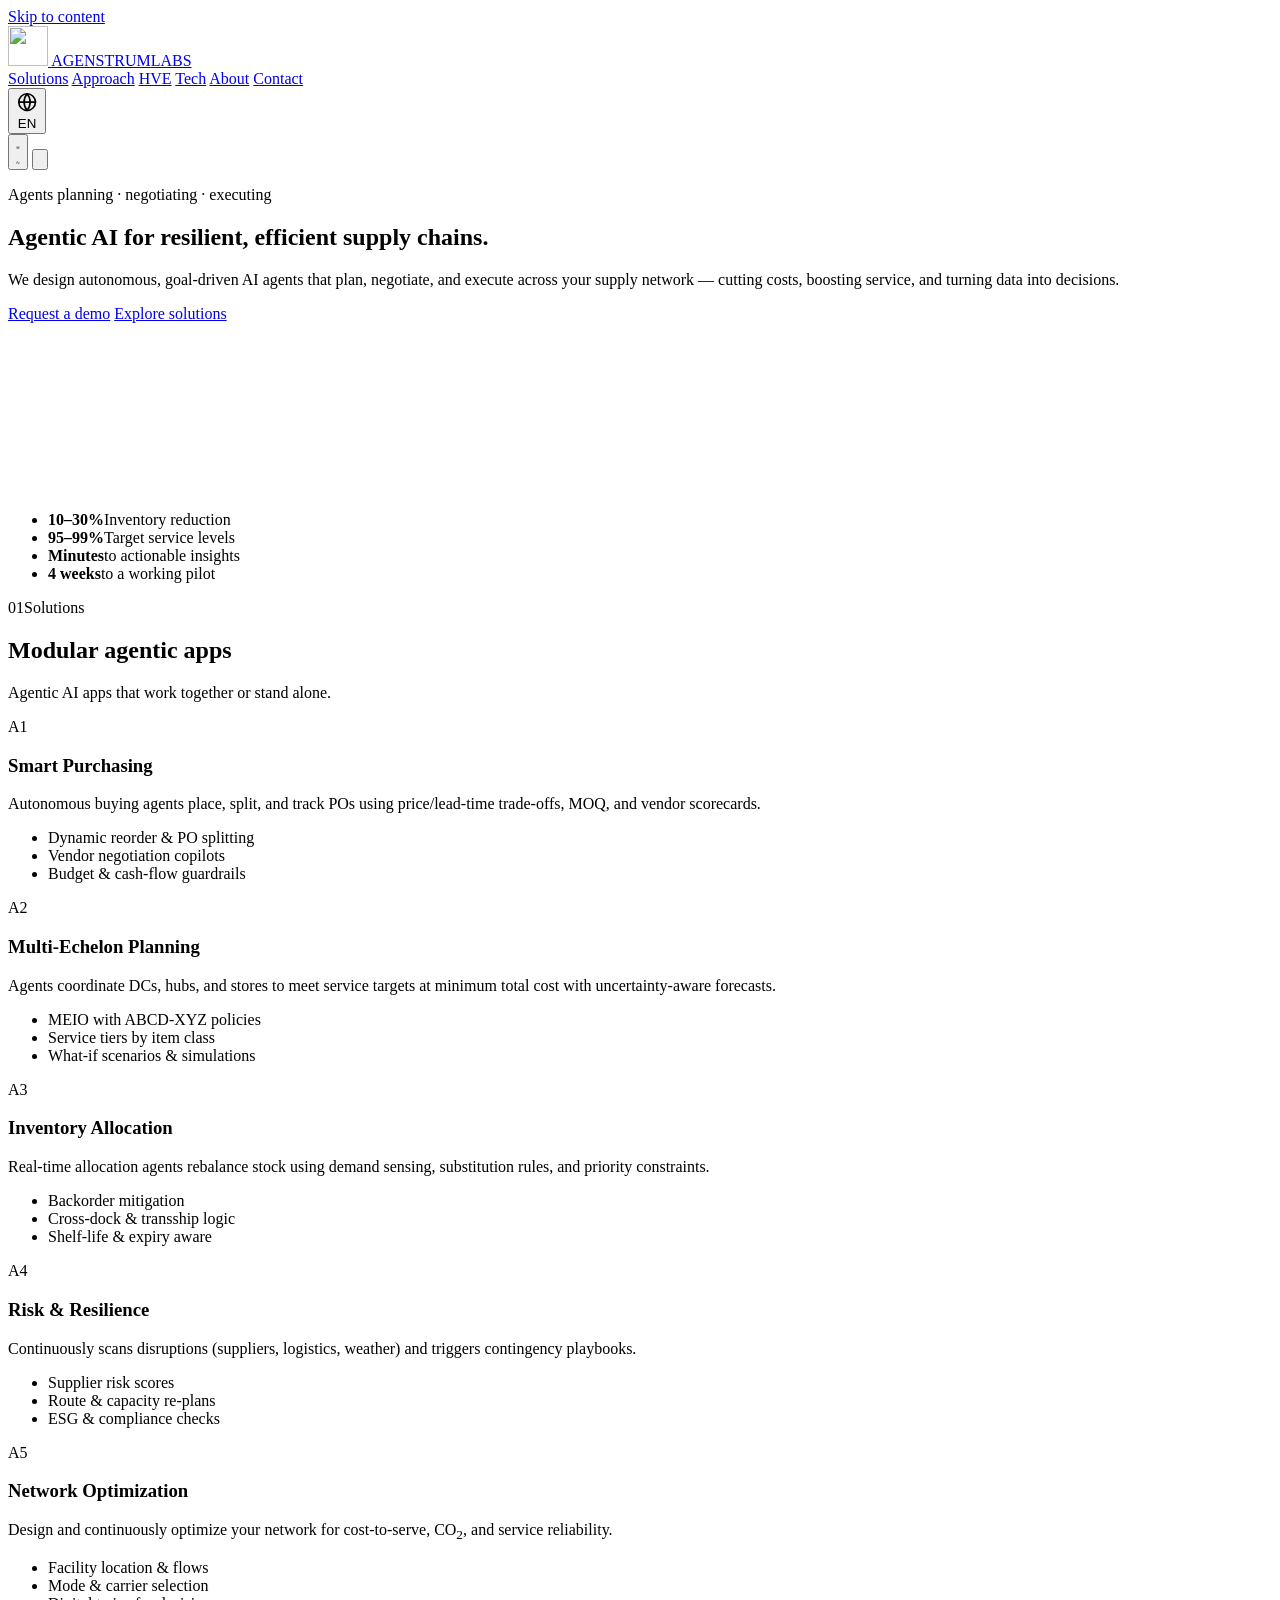
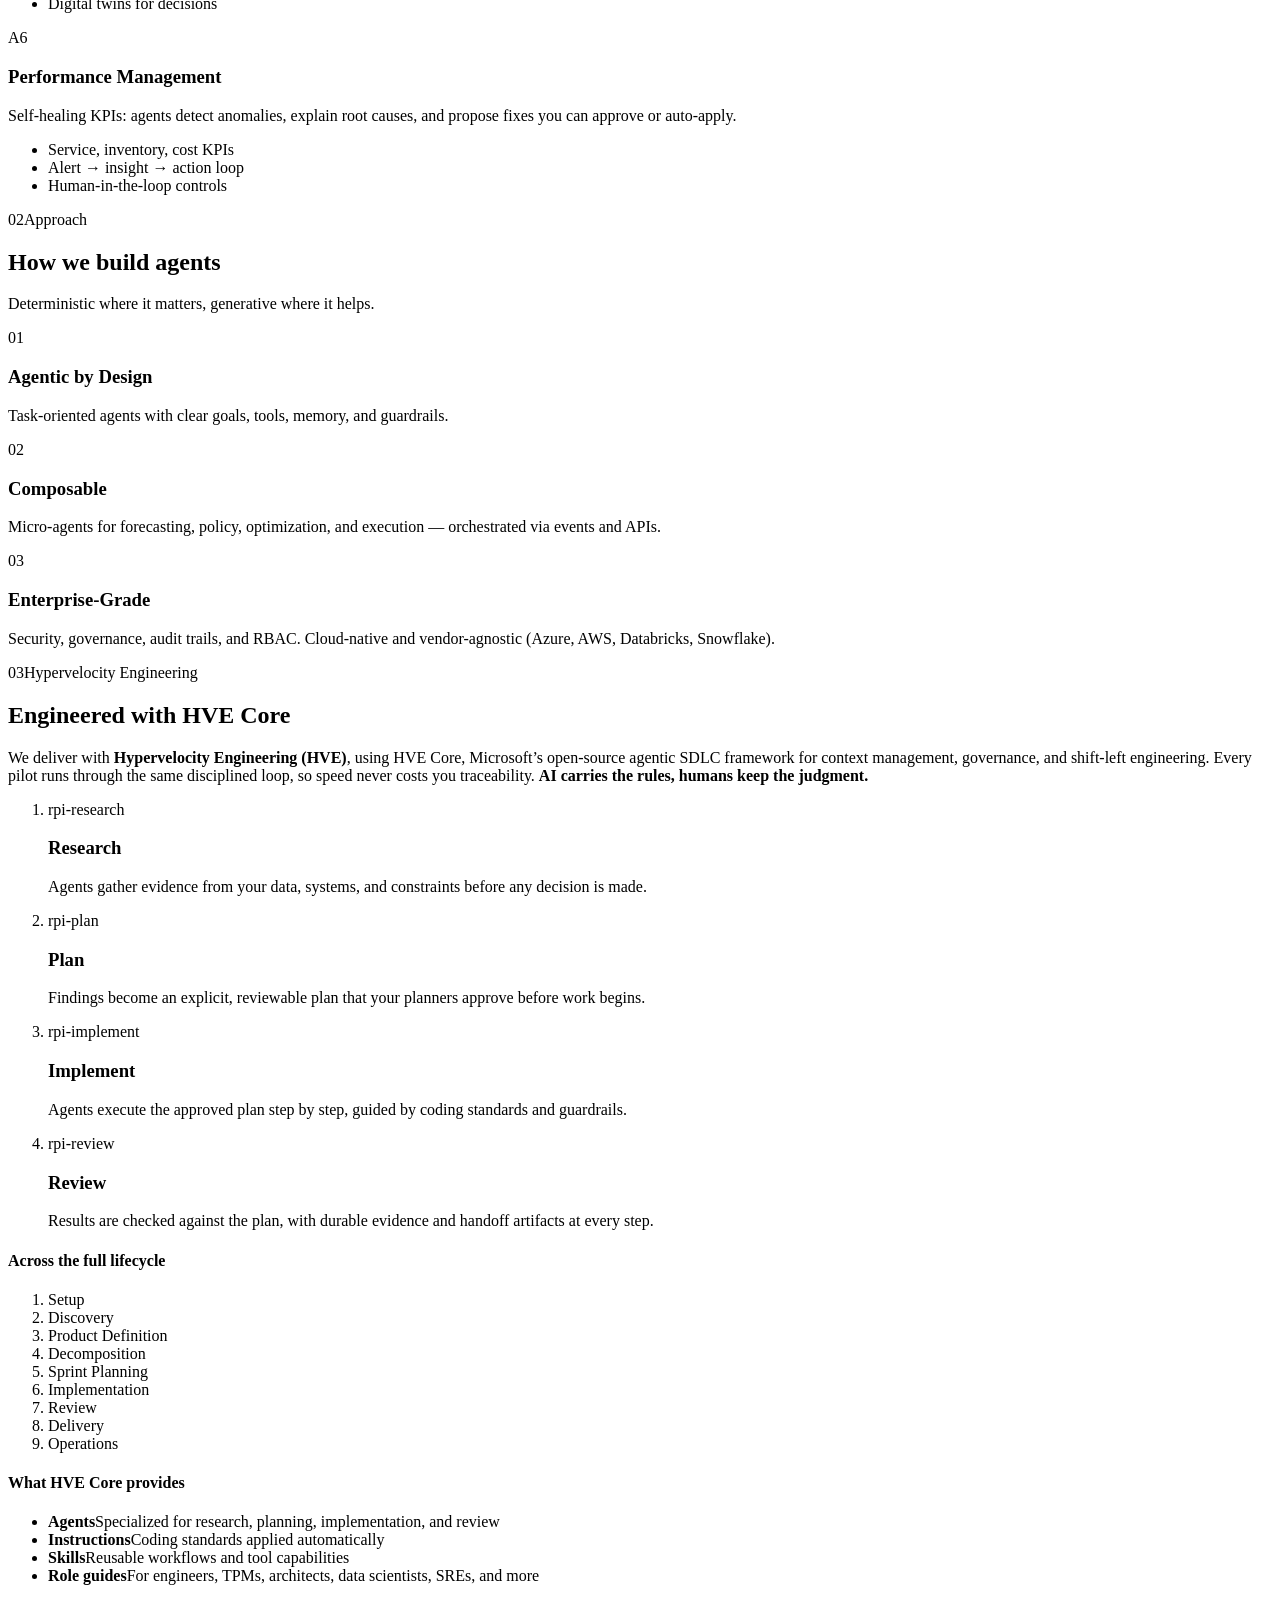
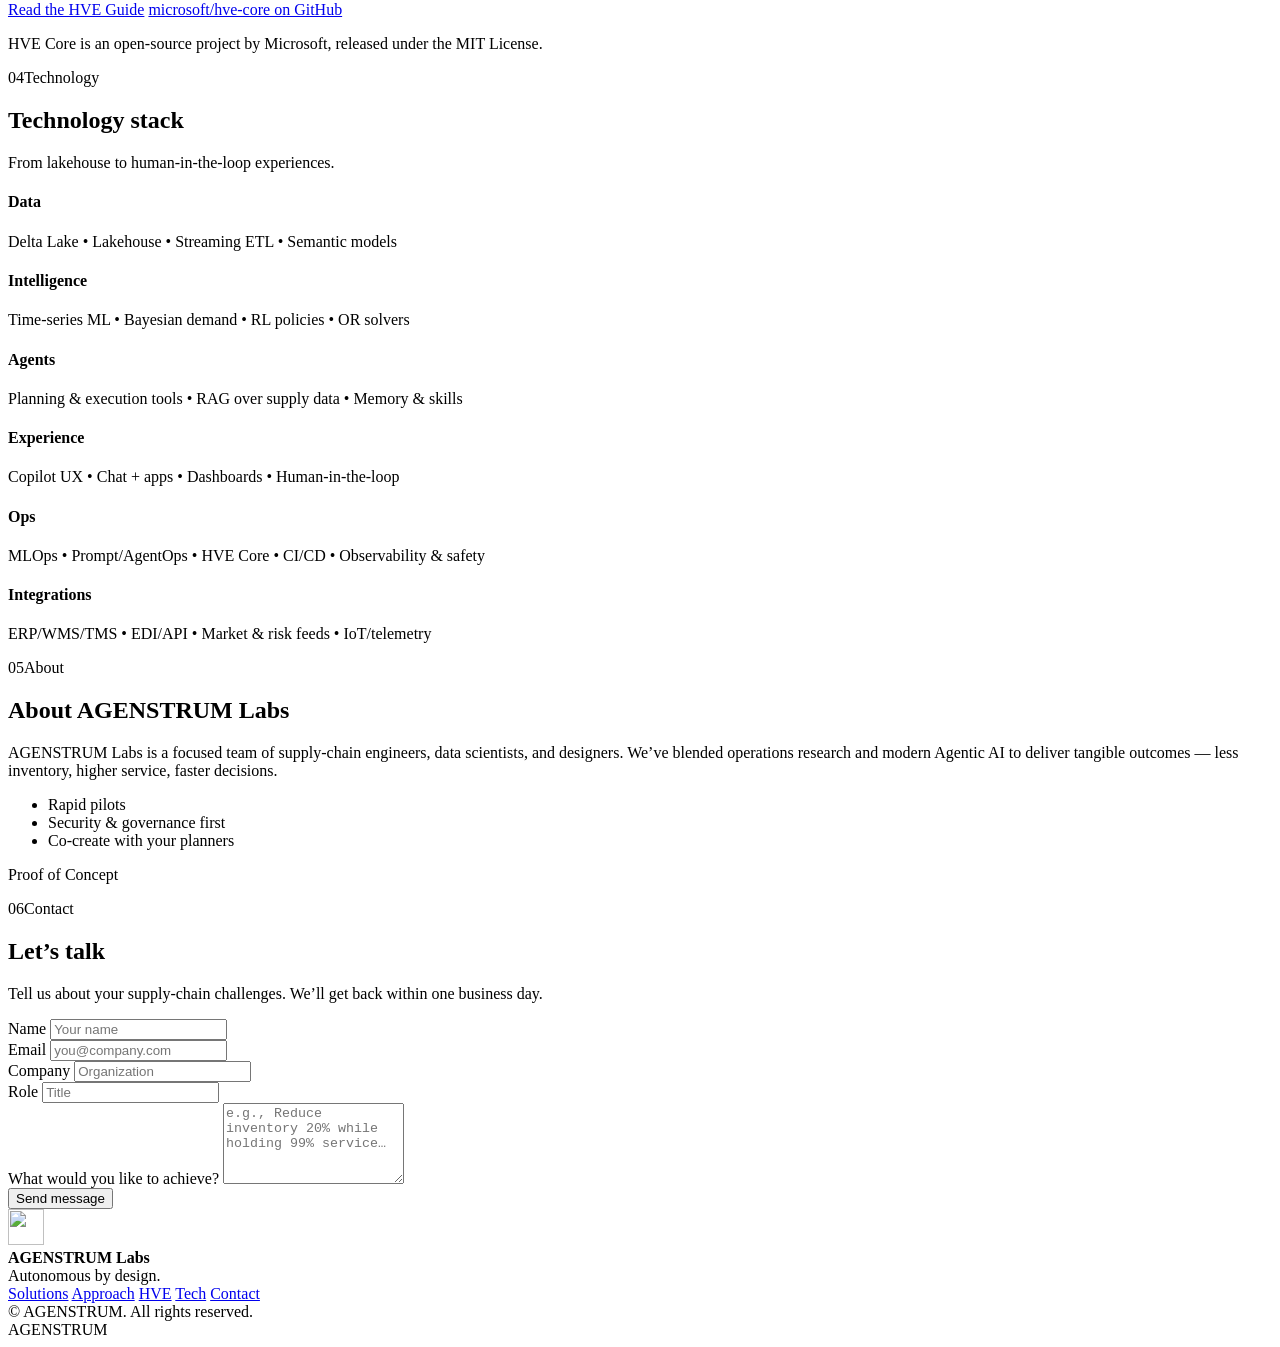
==== index.html @ ca09ba32 "Changes email and PoC" ====
<!doctype html>
<html lang="en">
  <head>
    <meta charset="utf-8" />
    <meta name="viewport" content="width=device-width, initial-scale=1" />
    <title data-i18n="meta.title">AGENSTRUM Labs — Agentic AI for Supply Chain</title>
    <meta name="description" data-i18n-content="meta.desc" content="AGENSTRUM Labs builds Agentic AI applications for supply chain: purchasing, multi-echelon planning, inventory allocation, risk management, network optimization, and performance management." />
    <meta name="theme-color" content="#01265A" />
    <meta property="og:title" content="AGENSTRUM Labs — Agentic AI for Supply Chain" />
    <meta property="og:description" content="Agentic AI for purchasing, demand planning, inventory, risk, and network optimization." />
    <meta property="og:type" content="website" />
    <meta property="og:url" content="https://www.agenstrum.com/" />
    <meta property="og:image" content="https://www.agenstrum.com/assets/logo.png" />
    <link rel="icon" type="image/png" href="assets/emblem.png" />
    <script>
      // Apply saved theme and language before first paint to avoid a flash
      try {
        var t = localStorage.getItem('theme'); if (t === 'light' || t === 'dark') document.documentElement.setAttribute('data-theme', t);
      } catch (e) {}
      // Hide copy until i18n.js swaps in a non-English language (it always clears this flag)
      (function () {
        var l = (location.search.match(/[?&]lang=([a-z]{2})/) || [])[1];
        if (!l) { try { l = localStorage.getItem('lang'); } catch (e) {} }
        if (!l) l = String((navigator.languages && navigator.languages[0]) || navigator.language || 'en').slice(0, 2).toLowerCase();
        if (l === 'es' || l === 'pt' || l === 'it') document.documentElement.setAttribute('data-i18n-pending', '');
        setTimeout(function () { document.documentElement.removeAttribute('data-i18n-pending'); }, 1500);
      })();
    </script>
    <link rel="preload" href="assets/fonts/AgenstrumLabsPilot-Regular.woff2" as="font" type="font/woff2" crossorigin />
    <link rel="preconnect" href="https://fonts.googleapis.com" />
    <link rel="preconnect" href="https://fonts.gstatic.com" crossorigin />
    <link href="https://fonts.googleapis.com/css2?family=IBM+Plex+Mono:wght@400;500&family=Saira:wght@400;500;600;700&display=swap" rel="stylesheet" />
    <link rel="stylesheet" href="css/styles.css" />
  </head>
  <body>
    <a class="skip-link" href="#main" data-i18n="ui.skip">Skip to content</a>

    <header class="site-header">
      <div class="container nav">
        <a class="brand" href="#main" aria-label="AGENSTRUM Labs">
          <img src="assets/emblem.png" alt="" class="logo" width="40" height="40" />
          <span class="wordmark">AGENSTRUM<span class="thin">LABS</span></span>
        </a>
        <div class="nav-actions">
          <nav class="menu" id="menu" aria-label="Main navigation">
            <a href="#solutions" data-i18n="nav.solutions">Solutions</a>
            <a href="#approach" data-i18n="nav.approach">Approach</a>
            <a href="#hve" data-i18n="nav.hve">HVE</a>
            <a href="#stack" data-i18n="nav.tech">Tech</a>
            <a href="#about" data-i18n="nav.about">About</a>
            <a href="#contact" class="btn btn-outline" data-i18n="nav.contact">Contact</a>
          </nav>
          <div class="lang">
            <button class="icon-btn lang-toggle" type="button" aria-haspopup="true" aria-expanded="false" aria-controls="lang-menu" data-i18n-aria="ui.lang" aria-label="Change language">
              <svg viewBox="0 0 24 24" fill="none" stroke="currentColor" stroke-width="1.8" stroke-linecap="round" aria-hidden="true"><circle cx="12" cy="12" r="9"/><path d="M3 12h18M12 3a14 14 0 0 1 0 18M12 3a14 14 0 0 0 0 18"/></svg>
              <span class="lang-code">EN</span>
            </button>
            <ul class="lang-menu" id="lang-menu" role="menu" hidden>
              <li role="none"><button type="button" role="menuitemradio" data-lang="en" lang="en"><span>EN</span>English</button></li>
              <li role="none"><button type="button" role="menuitemradio" data-lang="es" lang="es"><span>ES</span>Español</button></li>
              <li role="none"><button type="button" role="menuitemradio" data-lang="pt" lang="pt"><span>PT</span>Português</button></li>
              <li role="none"><button type="button" role="menuitemradio" data-lang="it" lang="it"><span>IT</span>Italiano</button></li>
            </ul>
          </div>
          <button class="icon-btn theme-toggle" type="button" data-i18n-aria="ui.theme" aria-label="Toggle color theme">
            <svg class="sun" viewBox="0 0 24 24" fill="none" stroke="currentColor" stroke-width="2" stroke-linecap="round" aria-hidden="true"><circle cx="12" cy="12" r="4"/><path d="M12 2v2M12 20v2M4.9 4.9l1.4 1.4M17.7 17.7l1.4 1.4M2 12h2M20 12h2M4.9 19.1l1.4-1.4M17.7 6.3l1.4-1.4"/></svg>
            <svg class="moon" viewBox="0 0 24 24" fill="none" stroke="currentColor" stroke-width="2" stroke-linecap="round" stroke-linejoin="round" aria-hidden="true"><path d="M21 12.8A9 9 0 1 1 11.2 3a7 7 0 0 0 9.8 9.8z"/></svg>
          </button>
          <button class="icon-btn menu-toggle" type="button" data-i18n-aria="ui.menu" aria-label="Open menu" aria-controls="menu" aria-expanded="false">
            <svg viewBox="0 0 24 24" fill="none" stroke="currentColor" stroke-width="2" stroke-linecap="round" aria-hidden="true"><path d="M4 7h16M4 12h16M4 17h16"/></svg>
          </button>
        </div>
      </div>
    </header>

    <main id="main">
      <!-- Hero -->
      <section class="hero">
        <div class="container hero-inner">
          <div class="hero-copy">
            <p class="status"><span class="pulse" aria-hidden="true"></span><span data-i18n="hero.status">Agents planning · negotiating · executing</span></p>
            <h1 data-i18n="hero.title">Agentic AI for resilient, efficient supply chains.</h1>
            <p class="lead" data-i18n="hero.lead">We design autonomous, goal-driven AI agents that plan, negotiate, and execute across your supply network — cutting costs, boosting service, and turning data into decisions.</p>
            <div class="cta">
              <a href="#contact" class="btn btn-primary" data-i18n="hero.cta1">Request a demo</a>
              <a href="#solutions" class="btn btn-ghost" data-i18n="hero.cta2">Explore solutions</a>
            </div>
          </div>
          <div class="hero-art" aria-hidden="true">
            <canvas class="neural"></canvas>
            <div class="orbit"><span class="orbit-dot"></span></div>
            <div class="orbital">
              <img src="assets/emblem.png" alt="" />
            </div>
          </div>
        </div>
        <div class="container">
          <ul class="metrics">
            <li><strong>10–30%</strong><span data-i18n="m1">Inventory reduction</span></li>
            <li><strong>95–99%</strong><span data-i18n="m2">Target service levels</span></li>
            <li><strong data-i18n="m3.v">Minutes</strong><span data-i18n="m3">to actionable insights</span></li>
            <li><strong data-i18n="m4.v">4 weeks</strong><span data-i18n="m4">to a working pilot</span></li>
          </ul>
        </div>
      </section>

      <!-- Solutions -->
      <section id="solutions" class="section alt">
        <div class="container">
          <header class="section-head">
            <p class="eyebrow"><span>01</span><span data-i18n="sol.eyebrow">Solutions</span></p>
            <h2 class="section-title" data-i18n="sol.title">Modular agentic apps</h2>
            <p class="section-subtitle" data-i18n="sol.sub">Agentic AI apps that work together or stand alone.</p>
          </header>
          <div class="grid cards">
            <article class="card">
              <span class="card-idx">A1</span>
              <h3 data-i18n="s1.t">Smart Purchasing</h3>
              <p data-i18n="s1.d">Autonomous buying agents place, split, and track POs using price/lead-time trade-offs, MOQ, and vendor scorecards.</p>
              <ul>
                <li data-i18n="s1.l1">Dynamic reorder &amp; PO splitting</li>
                <li data-i18n="s1.l2">Vendor negotiation copilots</li>
                <li data-i18n="s1.l3">Budget &amp; cash-flow guardrails</li>
              </ul>
            </article>
            <article class="card">
              <span class="card-idx">A2</span>
              <h3 data-i18n="s2.t">Multi-Echelon Planning</h3>
              <p data-i18n="s2.d">Agents coordinate DCs, hubs, and stores to meet service targets at minimum total cost with uncertainty-aware forecasts.</p>
              <ul>
                <li data-i18n="s2.l1">MEIO with ABCD-XYZ policies</li>
                <li data-i18n="s2.l2">Service tiers by item class</li>
                <li data-i18n="s2.l3">What-if scenarios &amp; simulations</li>
              </ul>
            </article>
            <article class="card">
              <span class="card-idx">A3</span>
              <h3 data-i18n="s3.t">Inventory Allocation</h3>
              <p data-i18n="s3.d">Real-time allocation agents rebalance stock using demand sensing, substitution rules, and priority constraints.</p>
              <ul>
                <li data-i18n="s3.l1">Backorder mitigation</li>
                <li data-i18n="s3.l2">Cross-dock &amp; transship logic</li>
                <li data-i18n="s3.l3">Shelf-life &amp; expiry aware</li>
              </ul>
            </article>
            <article class="card">
              <span class="card-idx">A4</span>
              <h3 data-i18n="s4.t">Risk &amp; Resilience</h3>
              <p data-i18n="s4.d">Continuously scans disruptions (suppliers, logistics, weather) and triggers contingency playbooks.</p>
              <ul>
                <li data-i18n="s4.l1">Supplier risk scores</li>
                <li data-i18n="s4.l2">Route &amp; capacity re-plans</li>
                <li data-i18n="s4.l3">ESG &amp; compliance checks</li>
              </ul>
            </article>
            <article class="card">
              <span class="card-idx">A5</span>
              <h3 data-i18n="s5.t">Network Optimization</h3>
              <p data-i18n="s5.d">Design and continuously optimize your network for cost-to-serve, CO<sub>2</sub>, and service reliability.</p>
              <ul>
                <li data-i18n="s5.l1">Facility location &amp; flows</li>
                <li data-i18n="s5.l2">Mode &amp; carrier selection</li>
                <li data-i18n="s5.l3">Digital twins for decisions</li>
              </ul>
            </article>
            <article class="card">
              <span class="card-idx">A6</span>
              <h3 data-i18n="s6.t">Performance Management</h3>
              <p data-i18n="s6.d">Self-healing KPIs: agents detect anomalies, explain root causes, and propose fixes you can approve or auto-apply.</p>
              <ul>
                <li data-i18n="s6.l1">Service, inventory, cost KPIs</li>
                <li data-i18n="s6.l2">Alert → insight → action loop</li>
                <li data-i18n="s6.l3">Human-in-the-loop controls</li>
              </ul>
            </article>
          </div>
        </div>
      </section>

      <!-- Approach -->
      <section id="approach" class="section">
        <div class="container">
          <header class="section-head">
            <p class="eyebrow"><span>02</span><span data-i18n="app.eyebrow">Approach</span></p>
            <h2 class="section-title" data-i18n="app.title">How we build agents</h2>
            <p class="section-subtitle" data-i18n="app.sub">Deterministic where it matters, generative where it helps.</p>
          </header>
          <div class="grid three">
            <div class="pillar">
              <span class="idx">01</span>
              <h3 data-i18n="p1.t">Agentic by Design</h3>
              <p data-i18n="p1.d">Task-oriented agents with clear goals, tools, memory, and guardrails.</p>
            </div>
            <div class="pillar">
              <span class="idx">02</span>
              <h3 data-i18n="p2.t">Composable</h3>
              <p data-i18n="p2.d">Micro-agents for forecasting, policy, optimization, and execution — orchestrated via events and APIs.</p>
            </div>
            <div class="pillar">
              <span class="idx">03</span>
              <h3 data-i18n="p3.t">Enterprise-Grade</h3>
              <p data-i18n="p3.d">Security, governance, audit trails, and RBAC. Cloud-native and vendor-agnostic (Azure, AWS, Databricks, Snowflake).</p>
            </div>
          </div>
        </div>
      </section>

      <!-- Hypervelocity Engineering -->
      <section id="hve" class="section band">
        <div class="container">
          <header class="section-head">
            <p class="eyebrow"><span>03</span><span>Hypervelocity Engineering</span></p>
            <h2 class="section-title" data-i18n="hve.title">Engineered with HVE Core</h2>
            <p class="section-subtitle" data-i18n="hve.sub">
              We deliver with <strong>Hypervelocity Engineering (HVE)</strong>, using HVE Core, Microsoft’s open-source agentic SDLC framework for context management, governance, and shift-left engineering.
              Every pilot runs through the same disciplined loop, so speed never costs you traceability. <strong>AI carries the rules, humans keep the judgment.</strong>
            </p>
          </header>

          <ol class="rpi">
            <li class="step">
              <span class="tag">rpi-research</span>
              <h3 data-i18n="r1.t">Research</h3>
              <p data-i18n="r1.d">Agents gather evidence from your data, systems, and constraints before any decision is made.</p>
            </li>
            <li class="step">
              <span class="tag">rpi-plan</span>
              <h3 data-i18n="r2.t">Plan</h3>
              <p data-i18n="r2.d">Findings become an explicit, reviewable plan that your planners approve before work begins.</p>
            </li>
            <li class="step">
              <span class="tag">rpi-implement</span>
              <h3 data-i18n="r3.t">Implement</h3>
              <p data-i18n="r3.d">Agents execute the approved plan step by step, guided by coding standards and guardrails.</p>
            </li>
            <li class="step">
              <span class="tag">rpi-review</span>
              <h3 data-i18n="r4.t">Review</h3>
              <p data-i18n="r4.d">Results are checked against the plan, with durable evidence and handoff artifacts at every step.</p>
            </li>
          </ol>

          <div class="hve-meta">
            <div>
              <h4 data-i18n="hve.lifecycle">Across the full lifecycle</h4>
              <ol class="chips">
                <li data-i18n="st1">Setup</li>
                <li data-i18n="st2">Discovery</li>
                <li data-i18n="st3">Product Definition</li>
                <li data-i18n="st4">Decomposition</li>
                <li data-i18n="st5">Sprint Planning</li>
                <li data-i18n="st6">Implementation</li>
                <li data-i18n="st7">Review</li>
                <li data-i18n="st8">Delivery</li>
                <li data-i18n="st9">Operations</li>
              </ol>
            </div>
            <div>
              <h4 data-i18n="hve.provides">What HVE Core provides</h4>
              <ul class="ships">
                <li><b data-i18n="sh1.t">Agents</b><span data-i18n="sh1.d">Specialized for research, planning, implementation, and review</span></li>
                <li><b data-i18n="sh2.t">Instructions</b><span data-i18n="sh2.d">Coding standards applied automatically</span></li>
                <li><b data-i18n="sh3.t">Skills</b><span data-i18n="sh3.d">Reusable workflows and tool capabilities</span></li>
                <li><b data-i18n="sh4.t">Role guides</b><span data-i18n="sh4.d">For engineers, TPMs, architects, data scientists, SREs, and more</span></li>
              </ul>
            </div>
          </div>

          <div class="hve-links">
            <a class="btn btn-primary" href="https://microsoft.github.io/hve-core/docs/hve-guide/" target="_blank" rel="noopener" data-i18n="hve.cta1">Read the HVE Guide</a>
            <a class="btn btn-ghost" href="https://github.com/microsoft/hve-core" target="_blank" rel="noopener" data-i18n="hve.cta2">microsoft/hve-core on GitHub</a>
          </div>
          <p class="note" data-i18n="hve.note">HVE Core is an open-source project by Microsoft, released under the MIT License.</p>
        </div>
      </section>

      <!-- Tech Stack -->
      <section id="stack" class="section">
        <div class="container">
          <header class="section-head">
            <p class="eyebrow"><span>04</span><span data-i18n="tech.eyebrow">Technology</span></p>
            <h2 class="section-title" data-i18n="tech.title">Technology stack</h2>
            <p class="section-subtitle" data-i18n="tech.sub">From lakehouse to human-in-the-loop experiences.</p>
          </header>
          <div class="grid tech">
            <div class="tech-card">
              <h4 data-i18n="t1.h">Data</h4>
              <p data-i18n="t1.p">Delta Lake • Lakehouse • Streaming ETL • Semantic models</p>
            </div>
            <div class="tech-card">
              <h4 data-i18n="t2.h">Intelligence</h4>
              <p data-i18n="t2.p">Time-series ML • Bayesian demand • RL policies • OR solvers</p>
            </div>
            <div class="tech-card">
              <h4 data-i18n="t3.h">Agents</h4>
              <p data-i18n="t3.p">Planning &amp; execution tools • RAG over supply data • Memory &amp; skills</p>
            </div>
            <div class="tech-card">
              <h4 data-i18n="t4.h">Experience</h4>
              <p data-i18n="t4.p">Copilot UX • Chat + apps • Dashboards • Human-in-the-loop</p>
            </div>
            <div class="tech-card">
              <h4 data-i18n="t5.h">Ops</h4>
              <p data-i18n="t5.p">MLOps • Prompt/AgentOps • HVE Core • CI/CD • Observability &amp; safety</p>
            </div>
            <div class="tech-card">
              <h4 data-i18n="t6.h">Integrations</h4>
              <p data-i18n="t6.p">ERP/WMS/TMS • EDI/API • Market &amp; risk feeds • IoT/telemetry</p>
            </div>
          </div>
        </div>
      </section>

      <!-- About -->
      <section id="about" class="section alt">
        <div class="container about">
          <div class="about-copy">
            <p class="eyebrow"><span>05</span><span data-i18n="about.eyebrow">About</span></p>
            <h2 class="section-title" data-i18n="about.title">About AGENSTRUM Labs</h2>
            <p data-i18n="about.body">AGENSTRUM Labs is a focused team of supply-chain engineers, data scientists, and designers. We’ve blended operations research and modern Agentic AI to deliver tangible outcomes — less inventory, higher service, faster decisions.</p>
            <ul class="ticks">
              <li data-i18n="tick1">Rapid pilots</li>
              <li data-i18n="tick2">Security &amp; governance first</li>
              <li data-i18n="tick3">Co-create with your planners</li>
            </ul>
          </div>
          <div class="about-art">
            <div class="badge"><span data-i18n="about.badge">Proof of Concept</span></div>
          </div>
        </div>
      </section>

      <!-- Contact -->
      <section id="contact" class="section">
        <div class="container contact">
          <div class="contact-intro">
            <p class="eyebrow"><span>06</span><span data-i18n="contact.eyebrow">Contact</span></p>
            <h2 class="section-title" data-i18n="contact.title">Let’s talk</h2>
            <p class="section-subtitle" data-i18n="contact.sub">Tell us about your supply‑chain challenges. We’ll get back within one business day.</p>
            <p class="form-status" id="form-status" hidden data-i18n="contact.sent">Thanks, your message was sent. We’ll be in touch shortly.</p>
          </div>
          <form class="form" id="contact-form" action="https://formsubmit.co/amz@agenstrum.com" method="POST">
            <input type="hidden" name="_subject"  value="AGENSTRUM Labs — New website inquiry" />
            <input type="hidden" name="_template" value="table" />
            <input type="hidden" name="_captcha"  value="false" />
            <input type="hidden" name="_next"     value="https://www.agenstrum.com/?sent#contact" />
            <input type="hidden" name="language" id="form-lang" value="en" />
            <input type="text" name="_honey" style="display:none" tabindex="-1" autocomplete="off" />
            <div class="grid two">
              <div class="field">
                <label for="name" data-i18n="f.name">Name</label>
                <input id="name" name="name" data-i18n-ph="f.name.ph" placeholder="Your name" autocomplete="name" required />
              </div>
              <div class="field">
                <label for="email" data-i18n="f.email">Email</label>
                <input id="email" name="email" type="email" data-i18n-ph="f.email.ph" placeholder="you@company.com" autocomplete="email" required />
              </div>
            </div>
            <div class="grid two">
              <div class="field">
                <label for="company" data-i18n="f.company">Company</label>
                <input id="company" name="company" data-i18n-ph="f.company.ph" placeholder="Organization" autocomplete="organization" />
              </div>
              <div class="field">
                <label for="role" data-i18n="f.role">Role</label>
                <input id="role" name="role" data-i18n-ph="f.role.ph" placeholder="Title" autocomplete="organization-title" />
              </div>
            </div>
            <div class="field">
              <label for="message" data-i18n="f.msg">What would you like to achieve?</label>
              <textarea id="message" name="message" rows="5" data-i18n-ph="f.msg.ph" placeholder="e.g., Reduce inventory 20% while holding 99% service…"></textarea>
            </div>
            <button class="btn btn-primary" type="submit" data-i18n="f.send">Send message</button>
          </form>
        </div>
      </section>
    </main>

    <footer class="site-footer">
      <div class="container footer">
        <div class="foot-brand">
          <img src="assets/emblem.png" alt="" width="36" height="36" />
          <div>
            <strong>AGENSTRUM Labs</strong><br />
            <span data-i18n="foot.tag">Autonomous by design.</span>
          </div>
        </div>
        <div class="foot-links">
          <a href="#solutions" data-i18n="nav.solutions">Solutions</a>
          <a href="#approach" data-i18n="nav.approach">Approach</a>
          <a href="#hve" data-i18n="nav.hve">HVE</a>
          <a href="#stack" data-i18n="nav.tech">Tech</a>
          <a href="#contact" data-i18n="nav.contact">Contact</a>
        </div>
        <div class="foot-copy">
          © <span id="year"></span> AGENSTRUM. <span data-i18n="foot.rights">All rights reserved.</span>
        </div>
      </div>
      <div class="foot-mark" aria-hidden="true">AGENSTRUM</div>
    </footer>

    <script src="js/i18n.js"></script>
    <script src="js/network.js"></script>
    <script src="js/main.js"></script>
  </body>
</html>
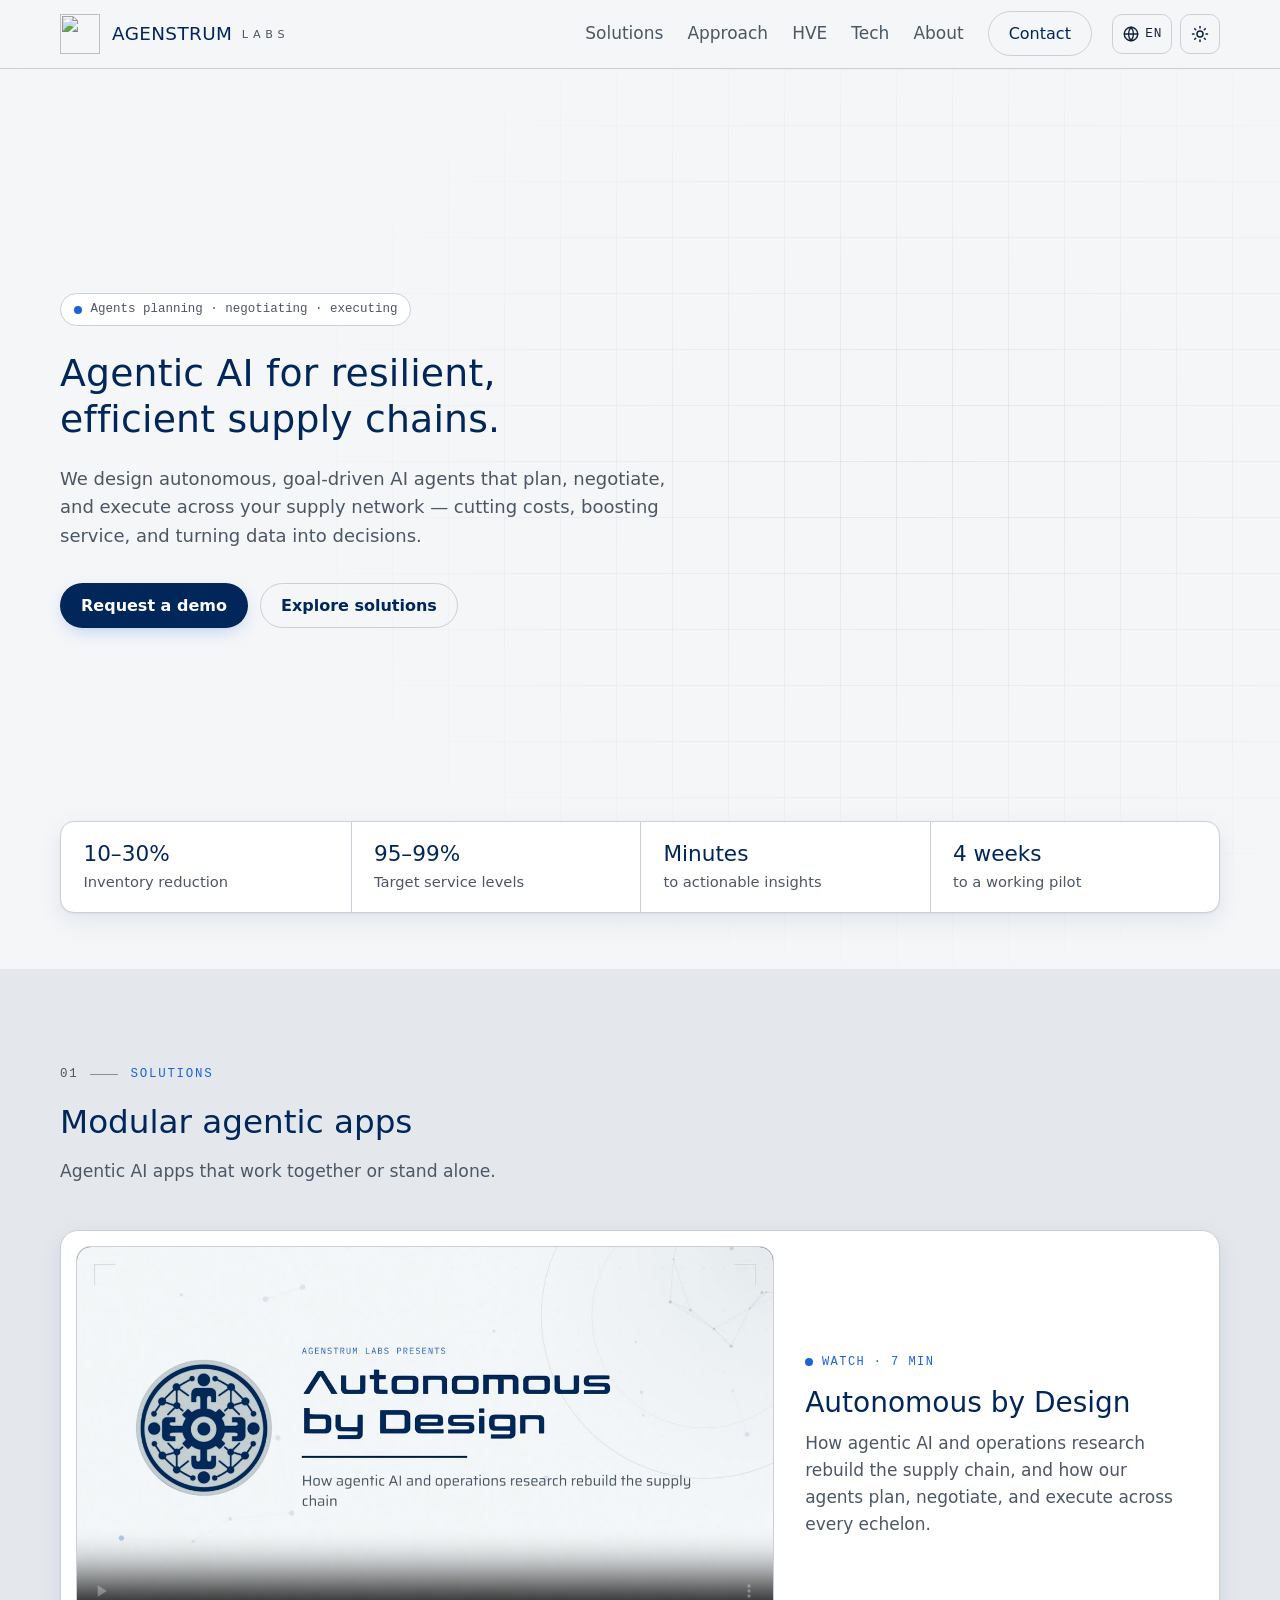
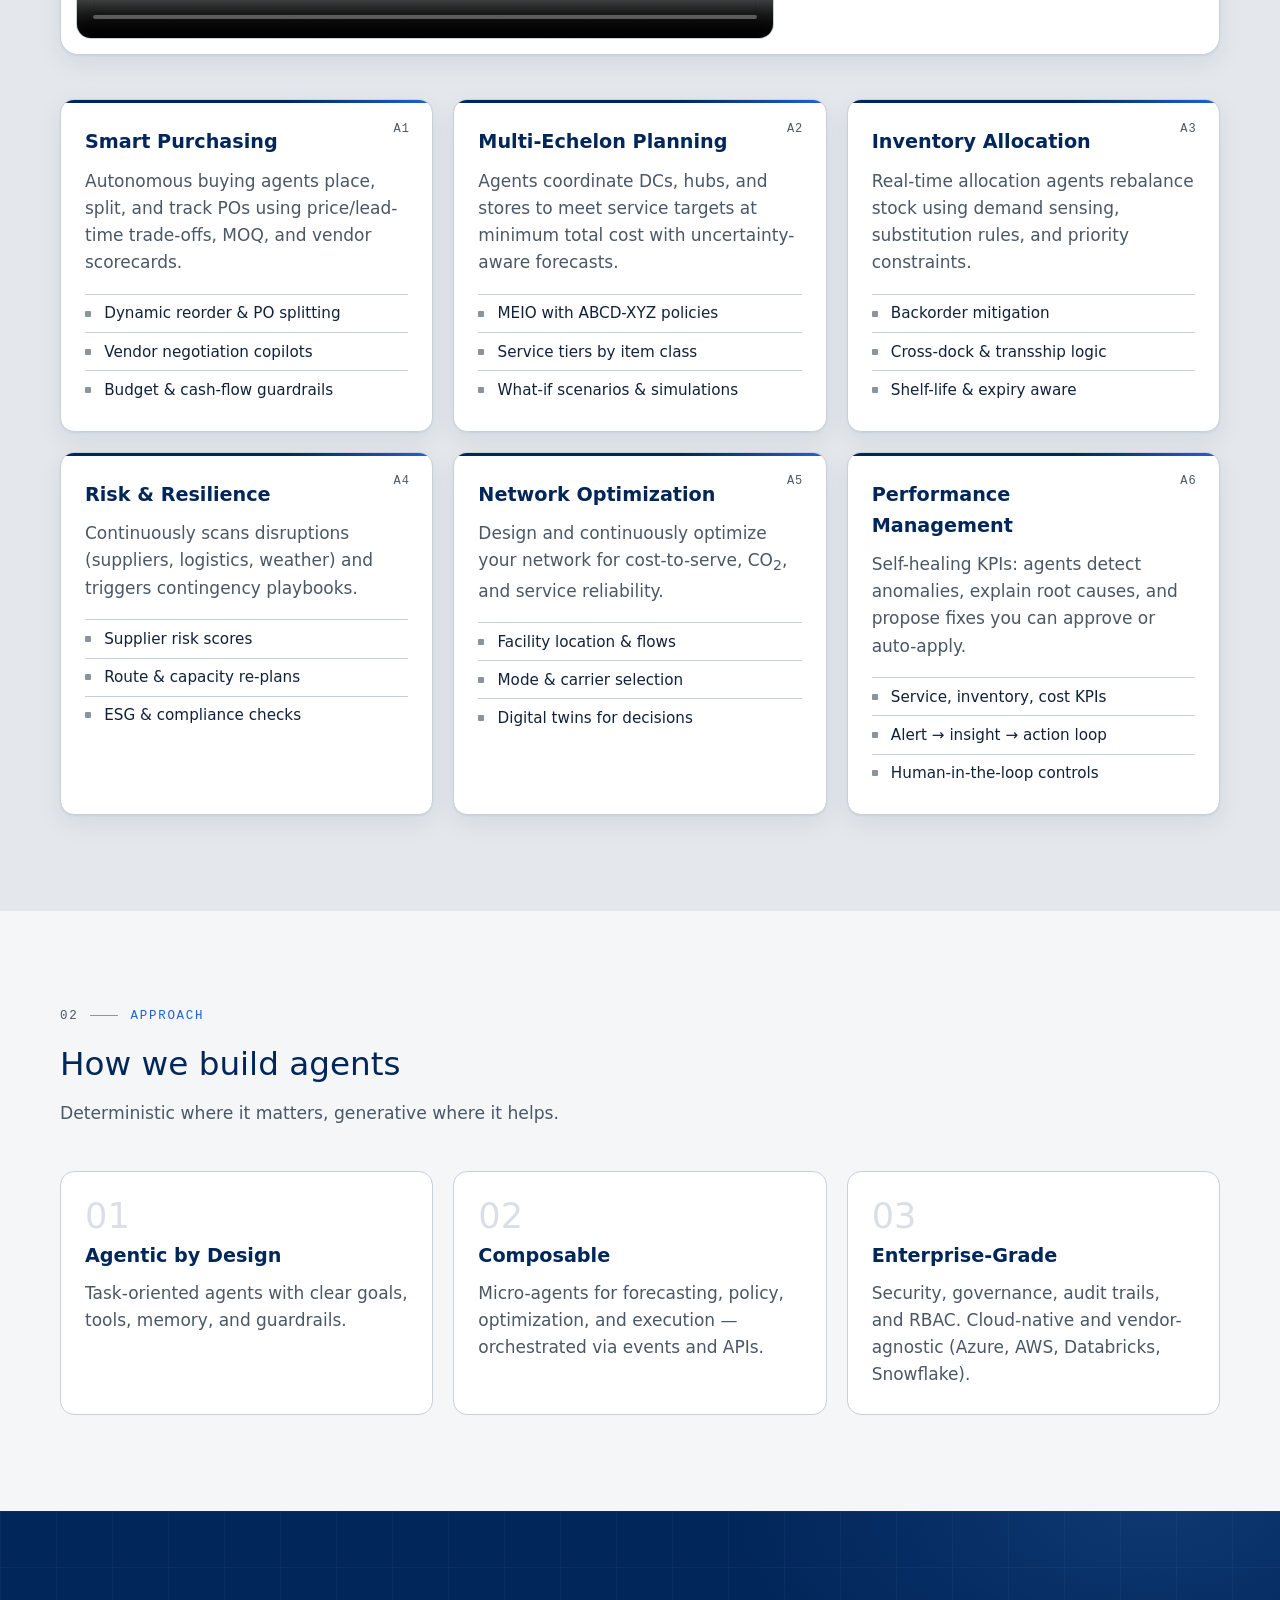
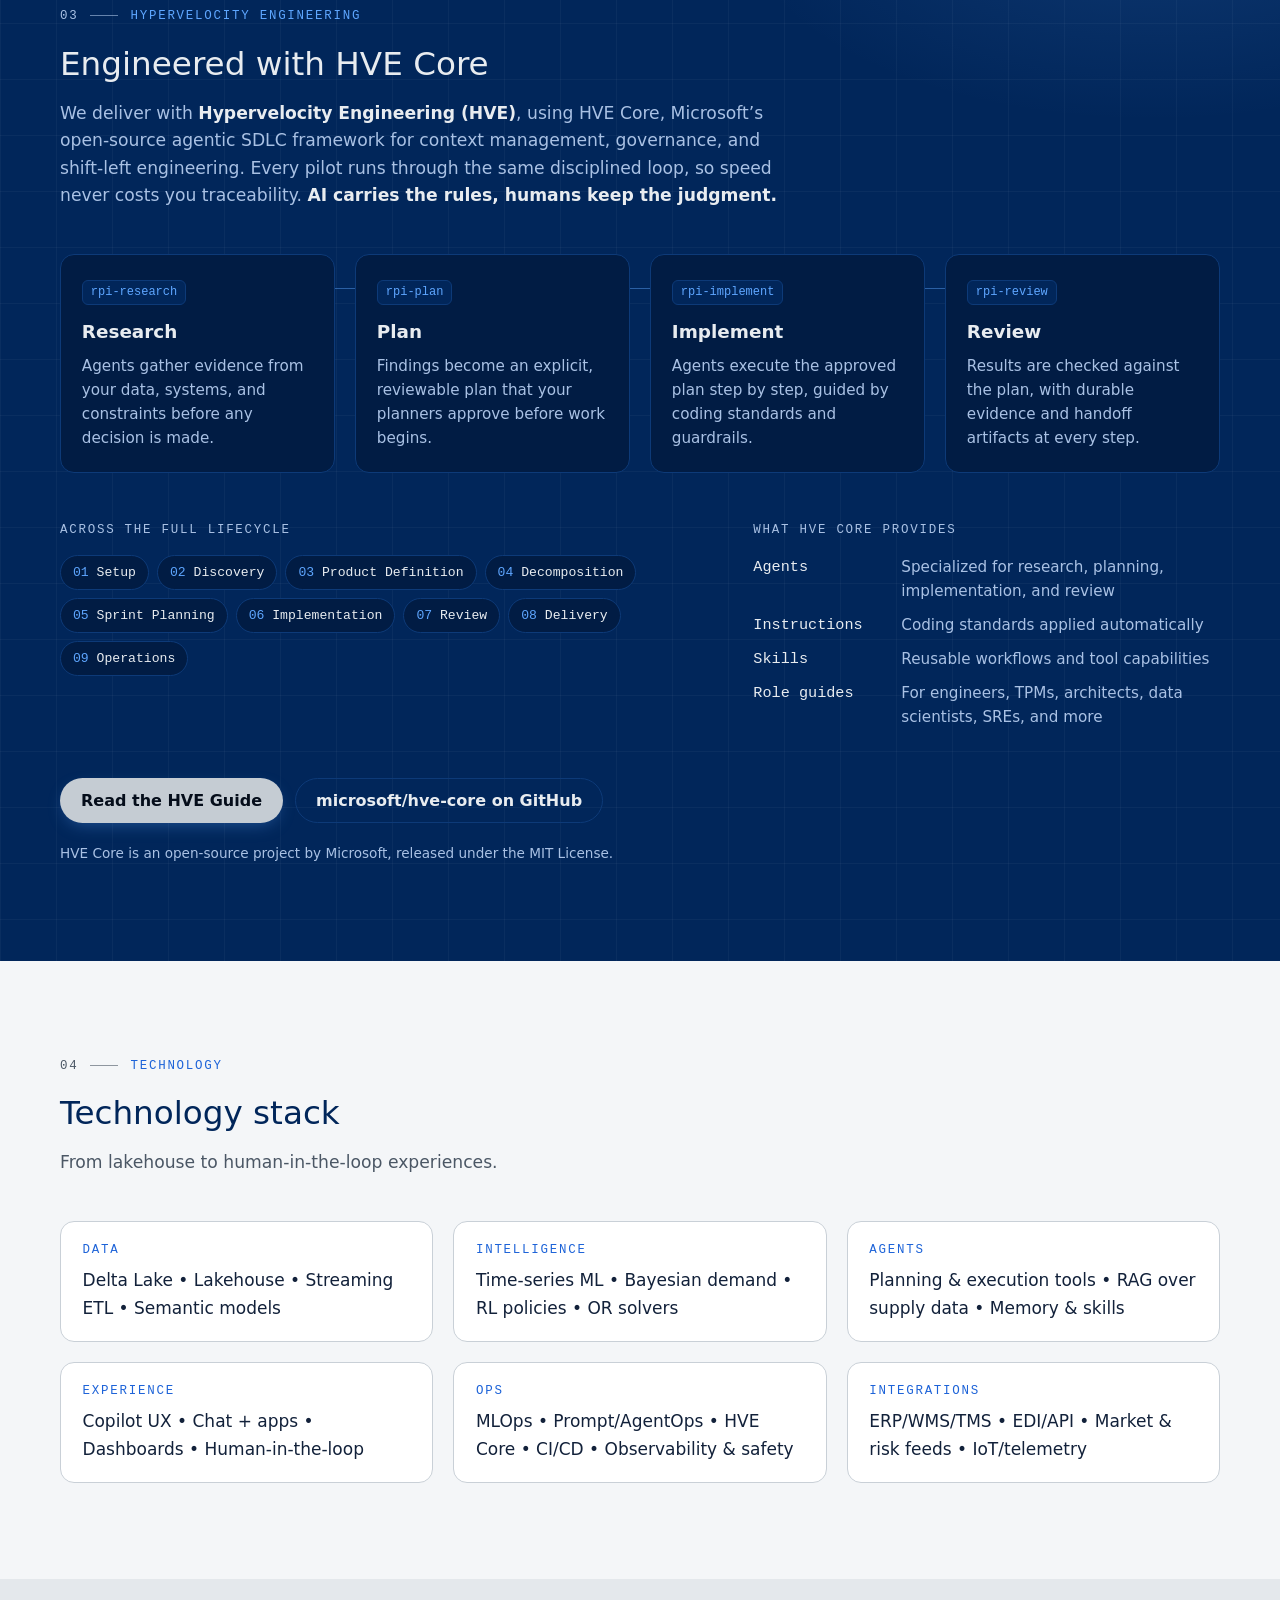
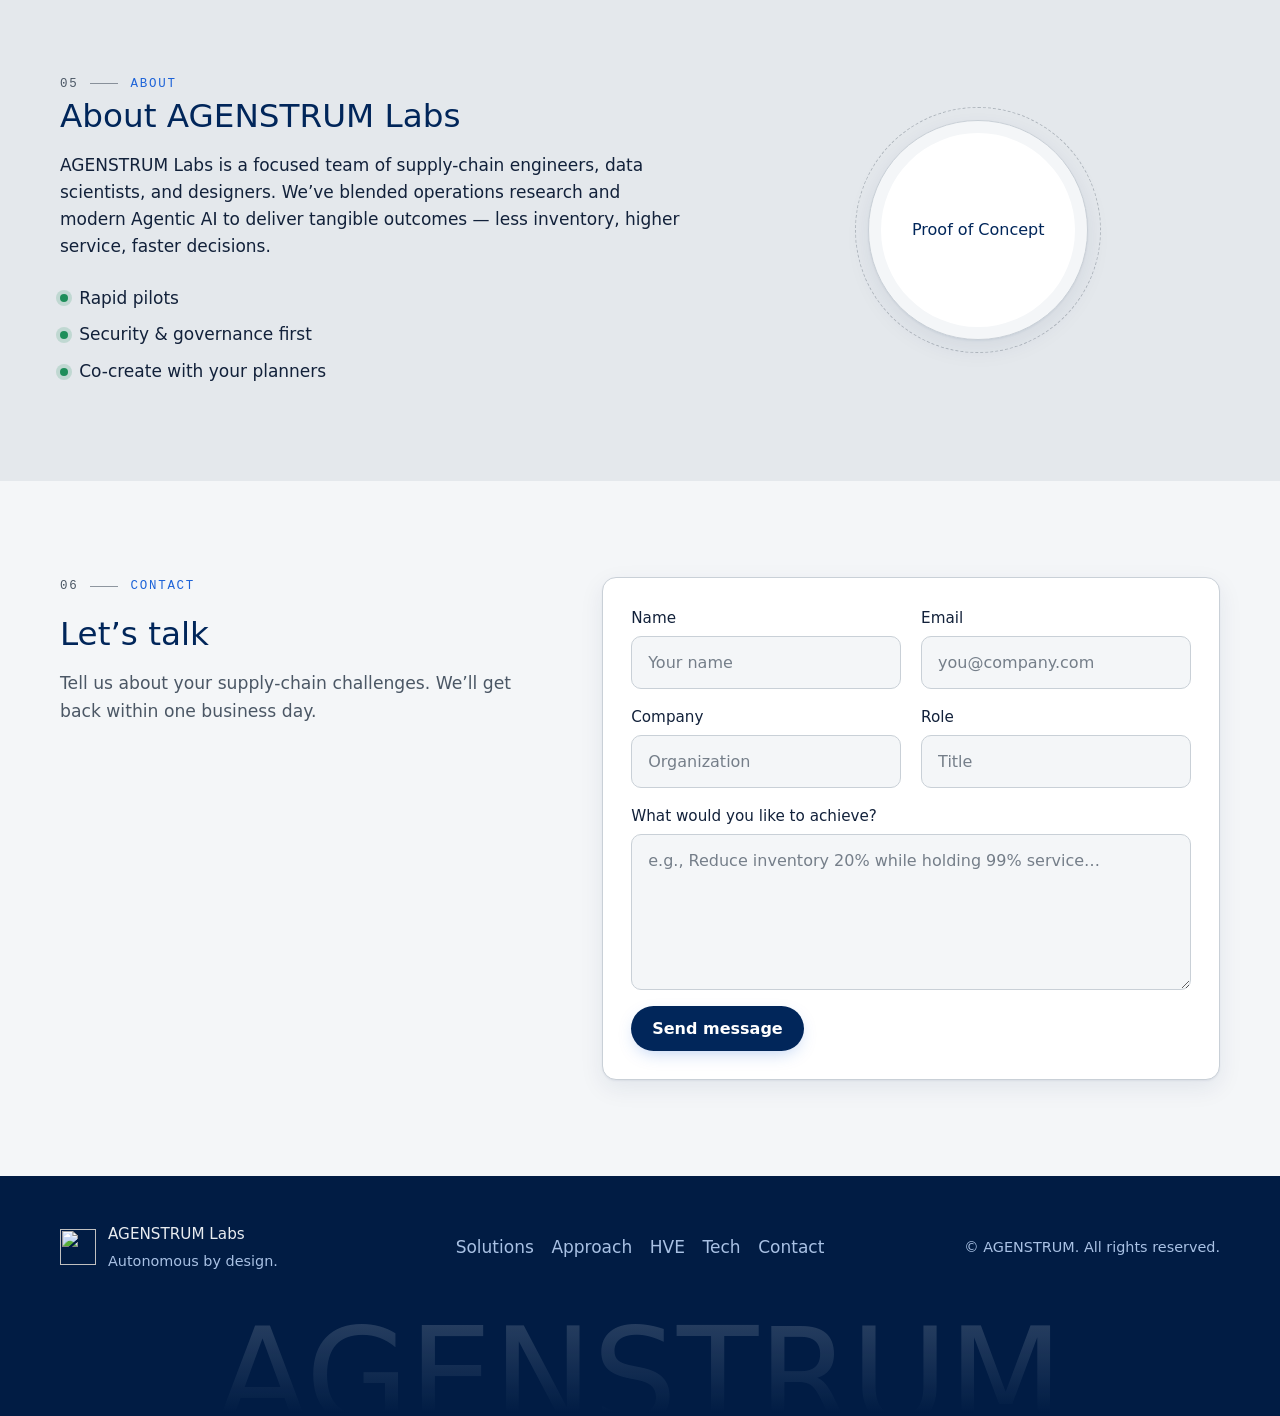
==== commit 59306a57: "Add "Autonomous by Design" video and multi-agent supply-chain hero animation - Solutions section: fe" ====
--- a/index.html
+++ b/index.html
@@ -87,11 +87,7 @@
             </div>
           </div>
           <div class="hero-art" aria-hidden="true">
-            <canvas class="neural"></canvas>
-            <div class="orbit"><span class="orbit-dot"></span></div>
-            <div class="orbital">
-              <img src="assets/emblem.png" alt="" />
-            </div>
+            <canvas class="agents" data-emblem="assets/emblem.png"></canvas>
           </div>
         </div>
         <div class="container">
@@ -112,6 +108,18 @@
             <h2 class="section-title" data-i18n="sol.title">Modular agentic apps</h2>
             <p class="section-subtitle" data-i18n="sol.sub">Agentic AI apps that work together or stand alone.</p>
           </header>
+          <figure class="feature-video">
+            <div class="video-frame">
+              <video controls playsinline preload="metadata" poster="assets/video/agenstrum-autonomous-by-design-poster.jpg" aria-labelledby="video-title">
+                <source src="assets/video/agenstrum-autonomous-by-design.mp4" type="video/mp4" />
+              </video>
+            </div>
+            <figcaption>
+              <span class="video-meta"><span class="pulse" aria-hidden="true"></span><span data-i18n="vid.meta">Watch · 7 min</span></span>
+              <h3 id="video-title">Autonomous by Design</h3>
+              <p data-i18n="vid.d">How agentic AI and operations research rebuild the supply chain, and how our agents plan, negotiate, and execute across every echelon.</p>
+            </figcaption>
+          </figure>
           <div class="grid cards">
             <article class="card">
               <span class="card-idx">A1</span>
@@ -400,7 +408,7 @@
     </footer>
 
     <script src="js/i18n.js"></script>
-    <script src="js/network.js"></script>
+    <script src="js/agents.js"></script>
     <script src="js/main.js"></script>
   </body>
 </html>
--- a/css/styles.css
+++ b/css/styles.css
@@ -0,0 +1,474 @@
+/* Titanium Navy — Agenstrum Labs color theme */
+@font-face{
+  font-family:"Agenstrum Labs Pilot";
+  src:url("../assets/fonts/AgenstrumLabsPilot-Regular.woff2") format("woff2");
+  font-weight:400;
+  font-style:normal;
+  font-display:swap;
+}
+
+:root{
+  /* Navy scale */
+  --navy-50:#EEF3FA; --navy-100:#D5E1F2; --navy-200:#A9C1E4; --navy-300:#7397CC; --navy-400:#4470B0;
+  --navy-500:#1F4F95; --navy-600:#0D3A78; --navy-700:#01265A; --navy-800:#011C44; --navy-900:#00122D;
+  /* Titanium scale */
+  --ti-50:#F4F6F8; --ti-100:#E4E8EC; --ti-200:#C9D0D7; --ti-300:#AEB7C0; --ti-400:#8B949D;
+  --ti-500:#6E7781; --ti-600:#555D66; --ti-700:#3E454D; --ti-800:#2A2F35; --ti-900:#181B1F;
+
+  /* Theme tokens (light) */
+  --bg:#F4F6F8;
+  --surface:#FFFFFF;
+  --surface-alt:#E4E8EC;
+  --border:#C9D0D7;
+  --text:#12213A;
+  --text-muted:#4B5765;
+  --heading:var(--navy-700);
+  --primary:#01265A;
+  --on-primary:#FFFFFF;
+  --secondary:var(--ti-400);
+  --ion:#1D63D8;
+  --on-plan:#1E8E5A;
+  --attention:#C77A12;
+  --breach:#C8363B;
+  --ring:rgba(29,99,216,.35);
+  --header-bg:rgba(244,246,248,.86);
+  --shadow:0 1px 2px rgba(1,38,90,.06), 0 8px 24px rgba(1,38,90,.08);
+  --shadow-hover:0 2px 4px rgba(1,38,90,.08), 0 18px 40px rgba(1,38,90,.14);
+  --grid-line:rgba(1,38,90,.07);
+
+  /* Hero network */
+  --net-node:#8B949D;
+  --net-edge:#7397CC;
+  --net-pulse:#1D63D8;
+  --net-core:#01265A;
+
+  /* Navy band (inverse) */
+  --band-bg:var(--navy-700);
+  --band-surface:var(--navy-800);
+  --band-border:var(--navy-600);
+  --band-text:#E8ECF0;
+  --band-muted:var(--navy-200);
+  --band-ion:#5EA6FF;
+
+  --radius:14px;
+  --font-display:"Agenstrum Labs Pilot", "Saira", ui-sans-serif, system-ui, sans-serif;
+  --font-body:"Saira", ui-sans-serif, system-ui, -apple-system, "Segoe UI", Roboto, Arial, sans-serif;
+  --font-mono:"IBM Plex Mono", ui-monospace, SFMono-Regular, Menlo, Consolas, monospace;
+  color-scheme:light;
+}
+
+@media (prefers-color-scheme: dark){
+  :root:not([data-theme="light"]){
+    --bg:#050D1A;
+    --surface:#0B1830;
+    --surface-alt:#12223D;
+    --border:#233757;
+    --text:#E8ECF0;
+    --text-muted:#9AA5B1;
+    --heading:#E8ECF0;
+    --primary:#C5CCD3;
+    --on-primary:#050D1A;
+    --secondary:#C5CCD3;
+    --ion:#5EA6FF;
+    --on-plan:#3CC48A;
+    --attention:#F2A541;
+    --breach:#F06A6E;
+    --ring:rgba(94,166,255,.4);
+    --header-bg:rgba(5,13,26,.86);
+    --shadow:0 1px 2px rgba(0,0,0,.4), 0 10px 30px rgba(0,0,0,.35);
+    --shadow-hover:0 2px 4px rgba(0,0,0,.45), 0 18px 44px rgba(0,0,0,.5);
+    --grid-line:rgba(94,166,255,.06);
+    --net-node:#C5CCD3;
+    --net-edge:#4470B0;
+    --net-pulse:#5EA6FF;
+    --net-core:#C5CCD3;
+    --band-bg:var(--navy-900);
+    --band-surface:#0B1830;
+    --band-border:#233757;
+    --band-text:#E8ECF0;
+    --band-muted:#9AA5B1;
+    --band-ion:#5EA6FF;
+    color-scheme:dark;
+  }
+}
+:root[data-theme="dark"]{
+  --bg:#050D1A;
+  --surface:#0B1830;
+  --surface-alt:#12223D;
+  --border:#233757;
+  --text:#E8ECF0;
+  --text-muted:#9AA5B1;
+  --heading:#E8ECF0;
+  --primary:#C5CCD3;
+  --on-primary:#050D1A;
+  --secondary:#C5CCD3;
+  --ion:#5EA6FF;
+  --on-plan:#3CC48A;
+  --attention:#F2A541;
+  --breach:#F06A6E;
+  --ring:rgba(94,166,255,.4);
+  --header-bg:rgba(5,13,26,.86);
+  --shadow:0 1px 2px rgba(0,0,0,.4), 0 10px 30px rgba(0,0,0,.35);
+  --shadow-hover:0 2px 4px rgba(0,0,0,.45), 0 18px 44px rgba(0,0,0,.5);
+  --grid-line:rgba(94,166,255,.06);
+  --net-node:#C5CCD3;
+  --net-edge:#4470B0;
+  --net-pulse:#5EA6FF;
+  --net-core:#C5CCD3;
+  --band-bg:var(--navy-900);
+  --band-surface:#0B1830;
+  --band-border:#233757;
+  --band-text:#E8ECF0;
+  --band-muted:#9AA5B1;
+  --band-ion:#5EA6FF;
+  color-scheme:dark;
+}
+
+/* Hide copy for a moment while a non-English language is applied */
+[data-i18n-pending] main, [data-i18n-pending] .site-header nav, [data-i18n-pending] .site-footer{visibility:hidden}
+
+*{box-sizing:border-box}
+html{scroll-behavior:smooth; scroll-padding-top:76px}
+body{
+  margin:0;
+  font-family:var(--font-body);
+  font-size:1.0625rem;
+  color:var(--text);
+  background:var(--bg);
+  line-height:1.6;
+  -webkit-font-smoothing:antialiased;
+  overflow-x:hidden;
+}
+img{max-width:100%; display:block}
+a{color:var(--ion)}
+:focus-visible{outline:2px solid var(--ion); outline-offset:2px}
+
+h1,h2,.section-title,.wordmark{font-family:var(--font-display); font-weight:400; font-synthesis:none; color:var(--heading)}
+h3,h4{font-family:var(--font-body); font-weight:600; color:var(--heading)}
+
+.container{width:min(1160px, 100% - 32px); margin:0 auto}
+
+.skip-link{position:absolute; left:-9999px; top:auto; width:1px; height:1px; overflow:hidden}
+.skip-link:focus{left:1rem; top:1rem; width:auto; height:auto; background:var(--primary); color:var(--on-primary); padding:.5rem .75rem; border-radius:.5rem; z-index:30}
+
+/* ---------- Header ---------- */
+.site-header{
+  position:sticky; top:0; z-index:20;
+  backdrop-filter:saturate(160%) blur(12px);
+  -webkit-backdrop-filter:saturate(160%) blur(12px);
+  background:var(--header-bg);
+  border-bottom:1px solid var(--border);
+}
+.nav{display:flex; align-items:center; justify-content:space-between; gap:1rem; padding:.7rem 0; position:relative}
+.brand{display:flex; align-items:center; gap:.75rem; text-decoration:none; min-width:0}
+.logo{width:40px; height:40px; flex:none}
+.wordmark{font-size:1.15rem; letter-spacing:.02em; white-space:nowrap; line-height:1}
+.wordmark .thin{font-family:var(--font-body); font-weight:500; letter-spacing:.42em; color:var(--text-muted); font-size:.7rem; margin-left:.6rem; vertical-align:middle}
+
+.nav-actions{display:flex; align-items:center; gap:.5rem}
+.menu{display:flex; gap:1.5rem; align-items:center; margin-right:.75rem}
+.menu a{color:var(--text-muted); text-decoration:none; font-weight:500; position:relative}
+.menu a:not(.btn)::after{
+  content:""; position:absolute; left:0; right:0; bottom:-4px; height:2px; border-radius:2px;
+  background:var(--ion); transform:scaleX(0); transform-origin:left; transition:transform .2s ease;
+}
+.menu a:not(.btn):hover{color:var(--heading)}
+.menu a:not(.btn):hover::after{transform:scaleX(1)}
+.menu .btn{color:var(--heading)}
+
+.icon-btn{
+  display:inline-flex; align-items:center; justify-content:center; gap:.35rem; height:40px; min-width:40px; padding:0 .55rem;
+  border-radius:10px; background:transparent; color:var(--text); border:1px solid var(--border); cursor:pointer;
+  font:500 .8rem var(--font-mono); letter-spacing:.06em; transition:border-color .15s ease, background .15s ease;
+}
+.icon-btn:hover{border-color:var(--secondary); background:var(--surface)}
+.icon-btn svg{width:18px; height:18px; flex:none}
+.menu-toggle{display:none}
+.theme-toggle .moon{display:none}
+:root[data-theme="dark"] .theme-toggle .sun{display:none}
+:root[data-theme="dark"] .theme-toggle .moon{display:block}
+@media (prefers-color-scheme: dark){
+  :root:not([data-theme="light"]) .theme-toggle .sun{display:none}
+  :root:not([data-theme="light"]) .theme-toggle .moon{display:block}
+}
+
+/* Language menu */
+.lang{position:relative}
+.lang-menu{
+  position:absolute; right:0; top:calc(100% + 8px); z-index:30; margin:0; padding:.35rem; list-style:none; min-width:180px;
+  background:var(--surface); border:1px solid var(--border); border-radius:12px; box-shadow:var(--shadow-hover);
+}
+.lang-menu[hidden]{display:none}
+.lang-menu button{
+  display:flex; align-items:center; gap:.75rem; width:100%; padding:.55rem .65rem; border:0; border-radius:8px;
+  background:transparent; color:var(--text); font:500 .95rem var(--font-body); text-align:left; cursor:pointer;
+}
+.lang-menu button span{font:500 .75rem var(--font-mono); letter-spacing:.06em; color:var(--text-muted); width:1.6rem}
+.lang-menu button:hover, .lang-menu button:focus-visible{background:var(--surface-alt); outline:none}
+.lang-menu button[aria-checked="true"]{color:var(--heading); font-weight:600}
+.lang-menu button[aria-checked="true"]::after{content:""; margin-left:auto; width:7px; height:7px; border-radius:50%; background:var(--ion)}
+.lang-menu button[aria-checked="true"] span{color:var(--ion)}
+
+/* ---------- Buttons ---------- */
+.btn{
+  display:inline-flex; align-items:center; gap:.5rem; padding:.75rem 1.25rem; border-radius:999px;
+  text-decoration:none; font-family:var(--font-body); font-weight:600; font-size:1rem; line-height:1.2;
+  border:1px solid transparent; cursor:pointer; transition:background .15s ease, border-color .15s ease, transform .15s ease, box-shadow .15s ease;
+}
+.btn-primary{background:var(--primary); color:var(--on-primary); box-shadow:0 6px 18px -6px var(--ring)}
+.btn-primary:hover{transform:translateY(-1px); box-shadow:0 10px 24px -8px var(--ring)}
+.btn-outline{border-color:var(--border)}
+.btn-outline:hover{border-color:var(--secondary)}
+.btn-ghost{background:transparent; border-color:var(--border); color:var(--heading)}
+.btn-ghost:hover{border-color:var(--secondary); background:var(--surface)}
+
+/* ---------- Hero ---------- */
+.hero{position:relative; padding:4.5rem 0 3.5rem; overflow:hidden; isolation:isolate}
+.hero::before{
+  content:""; position:absolute; inset:0; z-index:-1; pointer-events:none;
+  background:
+    linear-gradient(var(--grid-line) 1px, transparent 1px) 0 0/56px 56px,
+    linear-gradient(90deg, var(--grid-line) 1px, transparent 1px) 0 0/56px 56px;
+  -webkit-mask-image:radial-gradient(ellipse 70% 80% at 72% 45%, #000 0%, transparent 75%);
+          mask-image:radial-gradient(ellipse 70% 80% at 72% 45%, #000 0%, transparent 75%);
+}
+.hero-inner{display:grid; grid-template-columns:1.3fr 1fr; gap:2rem; align-items:center; min-height:min(640px, 78vh)}
+.hero-copy{position:relative; z-index:2}
+.status{
+  display:inline-flex; align-items:center; gap:.55rem; margin:0 0 1.5rem; padding:.35rem .8rem;
+  font-family:var(--font-mono); font-size:.78rem; color:var(--text-muted);
+  border:1px solid var(--border); border-radius:999px; background:var(--surface);
+}
+.pulse{width:8px; height:8px; border-radius:50%; background:var(--ion); box-shadow:0 0 0 0 var(--ring); animation:pulse 2s infinite}
+@keyframes pulse{0%{box-shadow:0 0 0 0 var(--ring)}70%{box-shadow:0 0 0 8px transparent}100%{box-shadow:0 0 0 0 transparent}}
+.hero h1{font-size:clamp(1.65rem, 1.7vw + 1rem, 2.6rem); line-height:1.22; letter-spacing:.005em; margin:0 0 1.4rem; text-wrap:balance}
+.hero .lead{color:var(--text-muted); font-size:1.125rem; margin:0; max-width:54ch}
+.cta{display:flex; flex-wrap:wrap; gap:.75rem; margin:2rem 0 0}
+
+.hero-art{position:relative; display:grid; place-items:center; aspect-ratio:1; width:100%; max-width:560px; justify-self:center}
+.hero-art > *{grid-area:1/1}
+.agents{
+  position:absolute; left:50%; top:50%; width:112%; height:112%; transform:translate(-50%,-50%);
+  pointer-events:none; z-index:0;
+}
+@keyframes spin{to{transform:rotate(360deg)}}
+
+.metrics{
+  position:relative; z-index:2; list-style:none; margin:2.5rem 0 0; padding:0;
+  display:grid; grid-template-columns:repeat(4, minmax(0,1fr));
+  background:var(--surface); border:1px solid var(--border); border-radius:var(--radius); box-shadow:var(--shadow);
+}
+.metrics li{padding:1.15rem 1.4rem; display:grid; gap:.15rem}
+.metrics li + li{border-left:1px solid var(--border)}
+.metrics strong{font-family:var(--font-display); font-weight:400; color:var(--heading); font-size:1.35rem; line-height:1.3}
+.metrics span{font-size:.92rem; color:var(--text-muted)}
+
+/* ---------- Sections ---------- */
+.section{padding:6rem 0; position:relative}
+.section.alt{background:var(--surface-alt)}
+.section-head{margin-bottom:2.75rem; max-width:760px}
+.eyebrow{
+  display:flex; align-items:center; gap:.75rem; margin:0 0 1rem;
+  font-family:var(--font-mono); font-size:.78rem; letter-spacing:.14em; text-transform:uppercase; color:var(--ion);
+}
+.eyebrow span:first-child{color:var(--text-muted)}
+.eyebrow span:first-child::after{content:""; display:inline-block; width:28px; height:1px; background:currentColor; vertical-align:middle; margin-left:.75rem; opacity:.6}
+.section-title{font-size:clamp(1.35rem, 1.3vw + 1rem, 2.05rem); line-height:1.3; margin:0 0 .9rem; text-wrap:balance}
+.section-subtitle{color:var(--text-muted); margin:0; max-width:68ch; font-size:1.075rem}
+
+/* Feature video (Solutions) */
+.feature-video{
+  display:grid; grid-template-columns:minmax(0,1.75fr) minmax(0,1fr); gap:2rem; align-items:center;
+  margin:0 0 2.75rem; padding:1rem; background:var(--surface); border:1px solid var(--border);
+  border-radius:calc(var(--radius) + 4px); box-shadow:var(--shadow);
+}
+.video-frame{position:relative; border-radius:var(--radius); overflow:hidden; aspect-ratio:16/9; background:var(--navy-900); box-shadow:0 0 0 1px var(--border)}
+.video-frame video{display:block; width:100%; height:100%; object-fit:cover; background:var(--navy-900)}
+.feature-video figcaption{padding:.5rem 1rem .5rem 0}
+.video-meta{display:inline-flex; align-items:center; gap:.55rem; font:500 .75rem var(--font-mono); letter-spacing:.12em; text-transform:uppercase; color:var(--ion)}
+.feature-video h3{font-family:var(--font-display); font-weight:400; font-size:clamp(1.3rem, 1vw + 1rem, 1.75rem); line-height:1.25; margin:.7rem 0 .6rem}
+.feature-video p{margin:0; color:var(--text-muted)}
+@media (max-width: 960px){
+  .feature-video{grid-template-columns:1fr; gap:1rem}
+  .feature-video figcaption{padding:0 .5rem .5rem}
+}
+
+.grid{display:grid; gap:1.25rem}
+.grid.cards{grid-template-columns:repeat(3, minmax(0,1fr))}
+.grid.two{grid-template-columns:repeat(2, minmax(0,1fr))}
+.grid.three{grid-template-columns:repeat(3, minmax(0,1fr))}
+
+.card{
+  position:relative; overflow:hidden;
+  background:var(--surface);
+  border:1px solid var(--border);
+  border-radius:var(--radius);
+  padding:1.6rem 1.5rem 1.4rem;
+  box-shadow:var(--shadow);
+  transition:transform .25s ease, box-shadow .25s ease, border-color .25s ease;
+}
+.card::before{
+  content:""; position:absolute; left:0; right:0; top:0; height:3px;
+  background:linear-gradient(90deg, var(--primary), var(--primary) 60%, var(--ion));
+}
+.card:hover{transform:translateY(-4px); box-shadow:var(--shadow-hover); border-color:var(--secondary)}
+.card-idx{position:absolute; top:1.35rem; right:1.4rem; font:500 .75rem var(--font-mono); color:var(--text-muted); letter-spacing:.08em}
+.card h3{margin:.1rem 0 .6rem; font-size:1.2rem; padding-right:2.5rem}
+.card p{color:var(--text-muted); margin:0}
+.card ul{margin:1.1rem 0 0; padding:0; list-style:none; font-size:.95rem}
+.card li{padding:.4rem 0 .4rem 1.2rem; position:relative; border-top:1px solid var(--border)}
+.card li::before{content:""; position:absolute; left:0; top:1.02em; width:6px; height:6px; border-radius:1px; background:var(--secondary); transition:background .2s}
+.card:hover li::before{background:var(--ion)}
+
+.pillar{position:relative; background:var(--surface); border:1px solid var(--border); border-radius:var(--radius); padding:1.6rem 1.5rem; overflow:hidden}
+.pillar h3{margin:.5rem 0 .5rem; font-size:1.2rem}
+.pillar p{color:var(--text-muted); margin:0}
+.pillar .idx{font-family:var(--font-display); font-size:2.2rem; line-height:1; color:var(--heading); opacity:.14; display:block}
+
+.tech{grid-template-columns:repeat(3, minmax(0,1fr))}
+.tech-card{background:var(--surface); border:1px solid var(--border); border-radius:var(--radius); padding:1.2rem 1.35rem; transition:border-color .2s}
+.tech-card:hover{border-color:var(--secondary)}
+.tech-card h4{margin:0 0 .4rem; font-family:var(--font-mono); font-weight:500; font-size:.78rem; letter-spacing:.14em; text-transform:uppercase; color:var(--ion)}
+.tech-card p{margin:0; color:var(--text)}
+
+/* ---------- HVE (navy band) ---------- */
+.band{
+  background:var(--band-bg); color:var(--band-text); overflow:hidden; isolation:isolate;
+  --heading:var(--band-text); --text:var(--band-text); --text-muted:var(--band-muted);
+  --surface:var(--band-surface); --border:var(--band-border); --ion:var(--band-ion);
+  --primary:#C5CCD3; --on-primary:#050D1A; --secondary:var(--ti-300);
+  --ring:rgba(94,166,255,.4);
+}
+.band::before{
+  content:""; position:absolute; inset:0; z-index:-1; pointer-events:none;
+  background:
+    radial-gradient(600px 300px at 90% 0%, rgba(94,166,255,.14), transparent 70%),
+    linear-gradient(rgba(255,255,255,.035) 1px, transparent 1px) 0 0/56px 56px,
+    linear-gradient(90deg, rgba(255,255,255,.035) 1px, transparent 1px) 0 0/56px 56px;
+}
+.band .section-subtitle strong{color:var(--band-text); font-weight:600}
+.rpi{list-style:none; margin:0; padding:0; display:grid; grid-template-columns:repeat(4, minmax(0,1fr)); gap:1.25rem; position:relative}
+.rpi::before{
+  content:""; position:absolute; left:2%; right:2%; top:2.1rem; height:1px; z-index:0;
+  background:linear-gradient(90deg, transparent, var(--ion) 15%, var(--ion) 85%, transparent); opacity:.45;
+}
+.rpi .step{position:relative; z-index:1; background:var(--surface); border:1px solid var(--border); border-radius:var(--radius); padding:1.3rem}
+.rpi .step .tag{display:inline-block; font-family:var(--font-mono); font-size:.75rem; color:var(--ion); border:1px solid var(--border); background:var(--band-bg); border-radius:6px; padding:.12rem .5rem; margin-bottom:.75rem}
+.rpi .step h3{margin:0 0 .45rem; font-size:1.15rem}
+.rpi .step p{margin:0; color:var(--text-muted); font-size:.95rem}
+.hve-meta{display:grid; grid-template-columns:1.4fr 1fr; gap:2.5rem; margin-top:3rem; align-items:start}
+.hve-meta h4{margin:0 0 .9rem; font-family:var(--font-mono); font-weight:500; font-size:.78rem; letter-spacing:.14em; text-transform:uppercase; color:var(--text-muted)}
+.chips{display:flex; flex-wrap:wrap; gap:.5rem; padding:0; margin:0; list-style:none; counter-reset:stage}
+.chips li{
+  counter-increment:stage; font-family:var(--font-mono); font-size:.82rem;
+  padding:.38rem .75rem; border:1px solid var(--border); border-radius:999px; background:var(--surface);
+}
+.chips li::before{content:counter(stage, decimal-leading-zero) " "; color:var(--ion)}
+.ships{list-style:none; margin:0; padding:0; display:grid; gap:.6rem}
+.ships li{display:grid; grid-template-columns:8.5rem 1fr; gap:.75rem; font-size:.95rem; color:var(--text-muted)}
+.ships li b{font-family:var(--font-mono); font-weight:500; color:var(--text)}
+.hve-links{display:flex; flex-wrap:wrap; gap:.75rem; margin-top:3rem; align-items:center}
+.note{font-size:.85rem; color:var(--text-muted); margin:1.25rem 0 0}
+
+/* ---------- About ---------- */
+.about{display:grid; grid-template-columns:1.3fr 1fr; gap:3rem; align-items:center}
+.about-copy p{margin:0}
+.ticks{list-style:none; padding:0; margin:1.5rem 0 0; display:grid; gap:.6rem}
+.ticks li{display:flex; gap:.7rem; align-items:center; font-weight:500}
+.ticks li::before{content:""; width:8px; height:8px; border-radius:50%; background:var(--on-plan); box-shadow:0 0 0 4px color-mix(in srgb, var(--on-plan) 18%, transparent); flex:none}
+.about .badge{
+  position:relative; display:grid; place-items:center; text-align:center; width:220px; aspect-ratio:1; border-radius:50%;
+  background:var(--surface); border:1px solid var(--border); box-shadow:var(--shadow), inset 0 0 0 12px var(--bg);
+  color:var(--heading); font-family:var(--font-display); font-size:1rem; line-height:1.4; margin-inline:auto; padding:2.25rem;
+}
+.about .badge::before{
+  content:""; position:absolute; inset:-14px; border-radius:50%; border:1px dashed var(--secondary); opacity:.6;
+}
+
+/* ---------- Contact ---------- */
+.contact{display:grid; grid-template-columns:1fr 1.25fr; gap:3rem; align-items:start}
+.contact .section-subtitle{margin-bottom:1rem}
+.form{display:grid; gap:1rem; background:var(--surface); border:1px solid var(--border); border-radius:var(--radius); padding:1.75rem; box-shadow:var(--shadow)}
+.field{display:grid; gap:.35rem}
+.field label{font-weight:500; font-size:.95rem}
+input, textarea{
+  width:100%; padding:.8rem 1rem; font:inherit; font-size:1rem;
+  background:var(--bg); border:1px solid var(--border); color:var(--text); border-radius:10px;
+}
+input::placeholder, textarea::placeholder{color:var(--text-muted); opacity:.75}
+input:focus, textarea:focus{outline:2px solid var(--ring); outline-offset:0; border-color:var(--ion)}
+.form .btn{justify-self:start; width:auto}
+.form-status{font-family:var(--font-mono); font-size:.9rem; color:var(--on-plan); margin:0}
+
+/* ---------- Footer ---------- */
+.site-footer{background:var(--navy-800); color:#E8ECF0; padding:2.75rem 0 0; overflow:hidden}
+:root[data-theme="dark"] .site-footer{background:#030913; border-top:1px solid #233757}
+@media (prefers-color-scheme: dark){
+  :root:not([data-theme="light"]) .site-footer{background:#030913; border-top:1px solid #233757}
+}
+.footer{display:grid; grid-template-columns:1fr auto 1fr; gap:1.5rem; align-items:center}
+.foot-brand{display:flex; align-items:center; gap:.75rem}
+.foot-brand img{width:36px; height:36px}
+.foot-brand strong{font-family:var(--font-display); font-weight:400; font-size:.95rem}
+.foot-brand span{color:var(--navy-200); font-size:.9rem}
+.foot-links{display:flex; flex-wrap:wrap; gap:1.1rem; justify-content:center}
+.foot-links a{color:var(--navy-200); text-decoration:none}
+.foot-links a:hover{color:#FFFFFF}
+.foot-copy{justify-self:end; color:var(--navy-200); font-size:.9rem}
+.foot-mark{
+  font-family:var(--font-display); font-size:clamp(2.5rem, 10.4vw, 10rem); line-height:.8; text-align:center;
+  white-space:nowrap; margin-top:2.25rem; transform:translateY(12%);
+  background:linear-gradient(180deg, rgba(232,236,240,.16), rgba(232,236,240,0) 85%);
+  -webkit-background-clip:text; background-clip:text; color:transparent; user-select:none;
+}
+
+/* ---------- Responsive ---------- */
+@media (max-width: 1040px){
+  .menu{gap:1.1rem; margin-right:.25rem}
+}
+@media (max-width: 960px){
+  .grid.cards, .tech{grid-template-columns:1fr 1fr}
+  .grid.three{grid-template-columns:1fr}
+  .rpi{grid-template-columns:1fr 1fr}
+  .rpi::before{display:none}
+  .hve-meta{grid-template-columns:1fr}
+  .hero{padding-top:2rem}
+  .hero-inner{grid-template-columns:1fr; min-height:0; gap:1rem}
+  .hero-art{order:-1; max-width:380px}
+  .agents{width:100%; height:100%}
+  .metrics{grid-template-columns:1fr 1fr}
+  .metrics li:nth-child(3){border-left:0}
+  .metrics li:nth-child(n+3){border-top:1px solid var(--border)}
+  .about, .contact{grid-template-columns:1fr; gap:2rem}
+  .menu{
+    display:none; position:absolute; top:calc(100% + 1px); left:0; right:0; margin:0; flex-direction:column; align-items:stretch; gap:0;
+    background:var(--surface); border:1px solid var(--border); border-radius:var(--radius); padding:.5rem; box-shadow:var(--shadow-hover);
+  }
+  .menu.open{display:flex}
+  .menu a{padding:.7rem .75rem; border-radius:8px}
+  .menu a:not(.btn)::after{display:none}
+  .menu .btn{justify-content:center; margin-top:.25rem}
+  .menu-toggle{display:inline-flex}
+  .footer{grid-template-columns:1fr; text-align:center; justify-items:center}
+  .foot-copy{justify-self:center}
+}
+@media (max-width: 600px){
+  .section{padding:4.25rem 0}
+  .grid.cards, .tech, .grid.two, .rpi{grid-template-columns:1fr}
+  .wordmark{font-size:1rem}
+  .wordmark .thin{display:none}
+  .lang-toggle .lang-code{display:none}
+  .ships li{grid-template-columns:1fr; gap:0}
+  .metrics strong{font-size:.98rem; white-space:nowrap}
+  .metrics li{padding:1rem}
+  .form{padding:1.25rem}
+}
+
+.will-reveal{opacity:.001; transform:translateY(12px); transition:opacity .6s ease, transform .6s ease}
+.reveal{opacity:1; transform:none}
+
+@media (prefers-reduced-motion: reduce){
+  *, *::before, *::after{animation:none !important; transition:none !important}
+  html{scroll-behavior:auto}
+  .will-reveal{opacity:1; transform:none}
+}
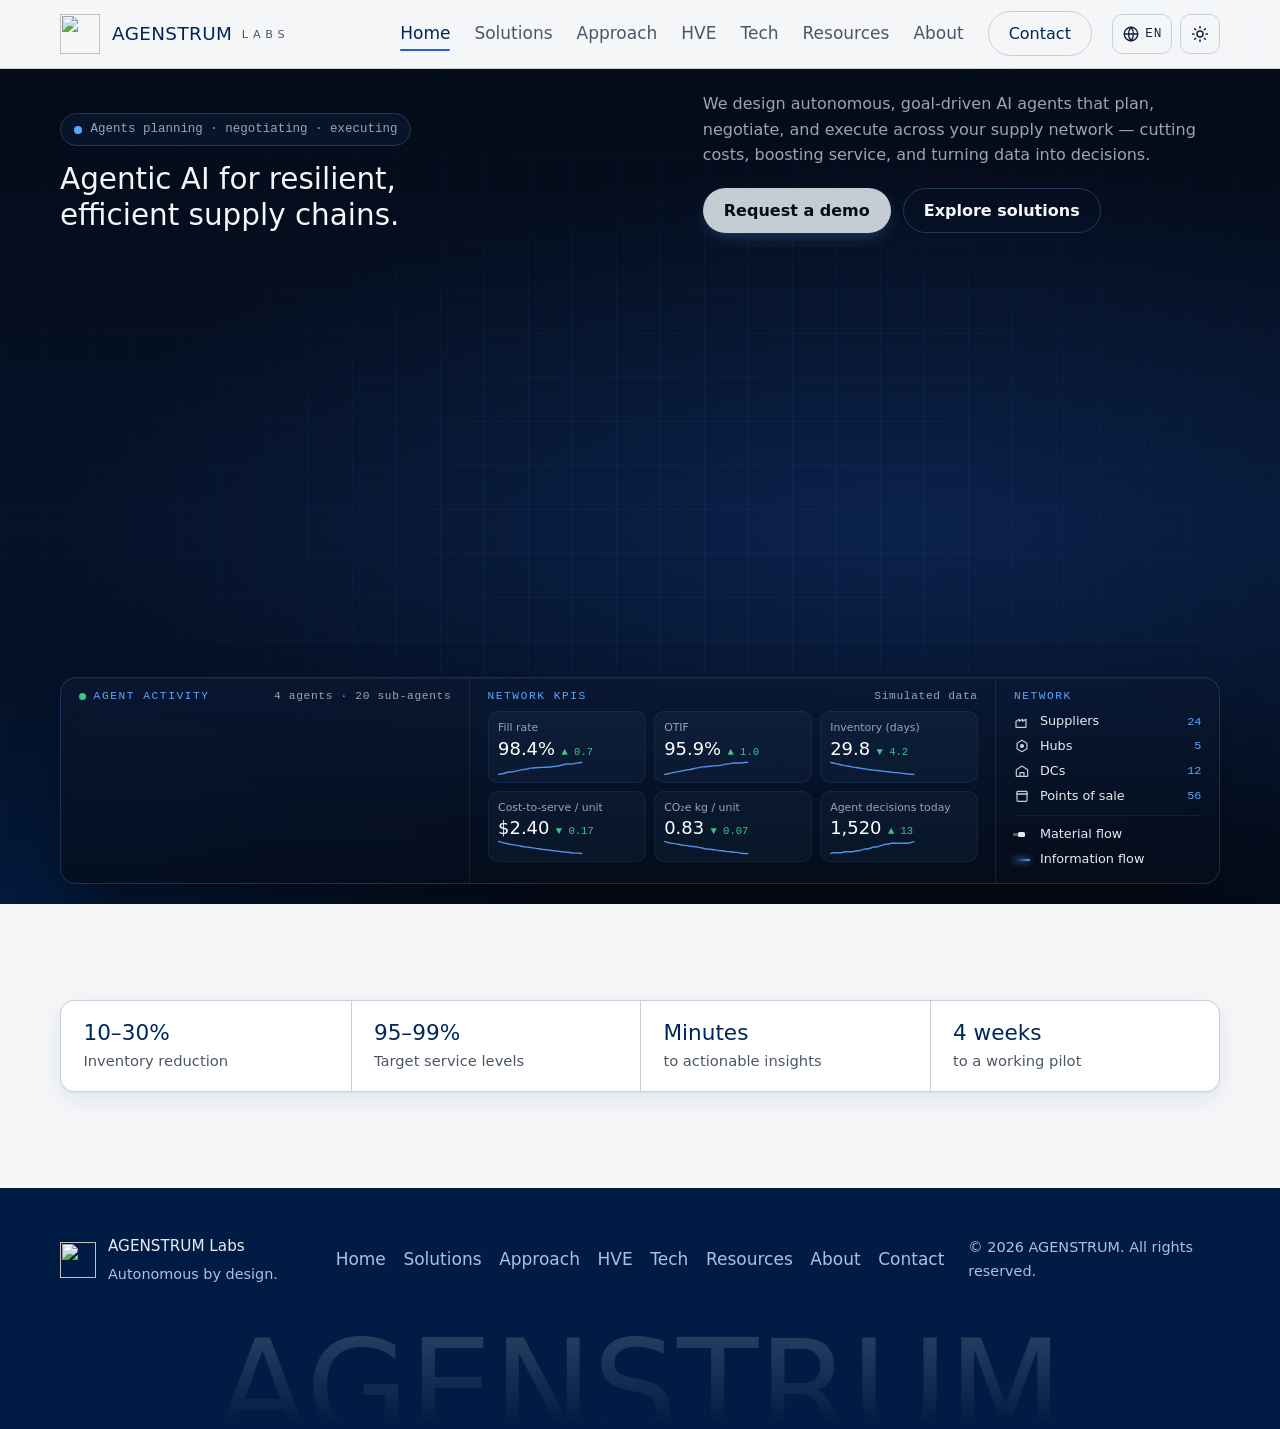
==== commit 0b50505c: "Split site into pages, add service videos and icons, digital-twin home hero - Navigation: Home, Solu" ====
--- a/index.html
+++ b/index.html
@@ -32,23 +32,25 @@
     <link href="https://fonts.googleapis.com/css2?family=IBM+Plex+Mono:wght@400;500&family=Saira:wght@400;500;600;700&display=swap" rel="stylesheet" />
     <link rel="stylesheet" href="css/styles.css" />
   </head>
-  <body>
+  <body class="home">
     <a class="skip-link" href="#main" data-i18n="ui.skip">Skip to content</a>
 
     <header class="site-header">
       <div class="container nav">
-        <a class="brand" href="#main" aria-label="AGENSTRUM Labs">
+        <a class="brand" href="./" aria-label="AGENSTRUM Labs">
           <img src="assets/emblem.png" alt="" class="logo" width="40" height="40" />
           <span class="wordmark">AGENSTRUM<span class="thin">LABS</span></span>
         </a>
         <div class="nav-actions">
           <nav class="menu" id="menu" aria-label="Main navigation">
-            <a href="#solutions" data-i18n="nav.solutions">Solutions</a>
-            <a href="#approach" data-i18n="nav.approach">Approach</a>
-            <a href="#hve" data-i18n="nav.hve">HVE</a>
-            <a href="#stack" data-i18n="nav.tech">Tech</a>
-            <a href="#about" data-i18n="nav.about">About</a>
-            <a href="#contact" class="btn btn-outline" data-i18n="nav.contact">Contact</a>
+            <a href="./" aria-current="page" data-i18n="nav.home">Home</a>
+            <a href="solutions.html" data-i18n="nav.solutions">Solutions</a>
+            <a href="approach.html" data-i18n="nav.approach">Approach</a>
+            <a href="hve.html" data-i18n="nav.hve">HVE</a>
+            <a href="tech.html" data-i18n="nav.tech">Tech</a>
+            <a href="resources.html" data-i18n="nav.resources">Resources</a>
+            <a href="about.html" data-i18n="nav.about">About</a>
+            <a href="contact.html" class="btn btn-outline" data-i18n="nav.contact">Contact</a>
           </nav>
           <div class="lang">
             <button class="icon-btn lang-toggle" type="button" aria-haspopup="true" aria-expanded="false" aria-controls="lang-menu" data-i18n-aria="ui.lang" aria-label="Change language">
@@ -74,22 +76,82 @@
     </header>
 
     <main id="main">
-      <!-- Hero -->
-      <section class="hero">
-        <div class="container hero-inner">
-          <div class="hero-copy">
+      <!-- Hero: live supply-chain digital twin -->
+      <section class="twin-hero" aria-labelledby="hero-title">
+        <canvas class="twin" data-emblem="assets/emblem.png" aria-hidden="true"></canvas>
+        <div class="container twin-copy">
+          <div>
             <p class="status"><span class="pulse" aria-hidden="true"></span><span data-i18n="hero.status">Agents planning · negotiating · executing</span></p>
-            <h1 data-i18n="hero.title">Agentic AI for resilient, efficient supply chains.</h1>
+            <h1 id="hero-title" data-i18n="hero.title">Agentic AI for resilient, efficient supply chains.</h1>
+          </div>
+          <div class="twin-aside">
             <p class="lead" data-i18n="hero.lead">We design autonomous, goal-driven AI agents that plan, negotiate, and execute across your supply network — cutting costs, boosting service, and turning data into decisions.</p>
             <div class="cta">
-              <a href="#contact" class="btn btn-primary" data-i18n="hero.cta1">Request a demo</a>
-              <a href="#solutions" class="btn btn-ghost" data-i18n="hero.cta2">Explore solutions</a>
+              <a href="contact.html" class="btn btn-primary" data-i18n="hero.cta1">Request a demo</a>
+              <a href="solutions.html" class="btn btn-ghost" data-i18n="hero.cta2">Explore solutions</a>
             </div>
           </div>
-          <div class="hero-art" aria-hidden="true">
-            <canvas class="agents" data-emblem="assets/emblem.png"></canvas>
+        </div>
+        <div class="twin-stage" aria-hidden="true"></div>
+        <div class="container">
+          <div class="twin-panel" role="region" aria-label="Digital twin control panel" data-i18n-aria="tw.panel">
+            <div class="tp-block tp-feed">
+              <h2 class="tp-head"><span class="live-dot" aria-hidden="true"></span><span data-i18n="tw.feed">Agent activity</span><span class="tp-sub"><span class="n-agents">4</span> <span data-i18n="tw.agents">agents</span> · <span class="n-subs">20</span> <span data-i18n="tw.subs">sub-agents</span></span></h2>
+              <ol class="feed" aria-live="off"></ol>
+            </div>
+            <div class="tp-block tp-kpis">
+              <h2 class="tp-head"><span data-i18n="tw.kpis">Network KPIs</span><span class="tp-sub" data-i18n="tw.sim">Simulated data</span></h2>
+              <div class="kpis">
+                <div class="kpi" data-kpi="fill">
+                  <span class="k-label" data-i18n="kpi.fill">Fill rate</span>
+                  <span class="k-row"><span class="k-val">–</span><span class="k-delta"></span></span>
+                  <svg class="k-spark" viewBox="0 0 100 22" preserveAspectRatio="none" aria-hidden="true"><path d=""/></svg>
+                </div>
+                <div class="kpi" data-kpi="otif">
+                  <span class="k-label" data-i18n="kpi.otif">OTIF</span>
+                  <span class="k-row"><span class="k-val">–</span><span class="k-delta"></span></span>
+                  <svg class="k-spark" viewBox="0 0 100 22" preserveAspectRatio="none" aria-hidden="true"><path d=""/></svg>
+                </div>
+                <div class="kpi" data-kpi="inv">
+                  <span class="k-label" data-i18n="kpi.inv">Inventory (days)</span>
+                  <span class="k-row"><span class="k-val">–</span><span class="k-delta"></span></span>
+                  <svg class="k-spark" viewBox="0 0 100 22" preserveAspectRatio="none" aria-hidden="true"><path d=""/></svg>
+                </div>
+                <div class="kpi" data-kpi="cts">
+                  <span class="k-label" data-i18n="kpi.cts">Cost-to-serve / unit</span>
+                  <span class="k-row"><span class="k-val">–</span><span class="k-delta"></span></span>
+                  <svg class="k-spark" viewBox="0 0 100 22" preserveAspectRatio="none" aria-hidden="true"><path d=""/></svg>
+                </div>
+                <div class="kpi" data-kpi="co2">
+                  <span class="k-label" data-i18n="kpi.co2">CO₂e kg / unit</span>
+                  <span class="k-row"><span class="k-val">–</span><span class="k-delta"></span></span>
+                  <svg class="k-spark" viewBox="0 0 100 22" preserveAspectRatio="none" aria-hidden="true"><path d=""/></svg>
+                </div>
+                <div class="kpi" data-kpi="dec">
+                  <span class="k-label" data-i18n="kpi.dec">Agent decisions today</span>
+                  <span class="k-row"><span class="k-val">–</span><span class="k-delta"></span></span>
+                  <svg class="k-spark" viewBox="0 0 100 22" preserveAspectRatio="none" aria-hidden="true"><path d=""/></svg>
+                </div>
+              </div>
+            </div>
+            <div class="tp-block tp-legend">
+              <h2 class="tp-head"><span data-i18n="tw.net">Network</span></h2>
+              <ul class="legend">
+                <li><svg viewBox="0 0 24 24" fill="none" stroke="currentColor" stroke-width="1.8" stroke-linejoin="round" aria-hidden="true"><path d="M3 20V11l5-3v3l5-3v3l5-3v12z"/></svg><span data-i18n="tw.sup">Suppliers</span><b>24</b></li>
+                <li><svg viewBox="0 0 24 24" fill="none" stroke="currentColor" stroke-width="1.8" stroke-linejoin="round" aria-hidden="true"><path d="M12 3.5l7.4 4.25v8.5L12 20.5l-7.4-4.25v-8.5z"/><circle cx="12" cy="12" r="2.2" fill="currentColor"/></svg><span data-i18n="tw.hub">Hubs</span><b>5</b></li>
+                <li><svg viewBox="0 0 24 24" fill="none" stroke="currentColor" stroke-width="1.8" stroke-linejoin="round" aria-hidden="true"><path d="M3.5 20V10L12 4.5 20.5 10v10z"/><path d="M9 20v-5.5h6V20"/></svg><span data-i18n="tw.dc">DCs</span><b>12</b></li>
+                <li><svg viewBox="0 0 24 24" fill="none" stroke="currentColor" stroke-width="1.8" stroke-linejoin="round" aria-hidden="true"><rect x="4.5" y="9" width="15" height="11" rx="1.5"/><path d="M3.5 9h17l-1.5-4H5z"/></svg><span data-i18n="tw.pos">Points of sale</span><b>56</b></li>
+              </ul>
+              <ul class="legend flows">
+                <li><i class="sw sw-mat" aria-hidden="true"></i><span data-i18n="tw.mat">Material flow</span></li>
+                <li><i class="sw sw-info" aria-hidden="true"></i><span data-i18n="tw.info">Information flow</span></li>
+              </ul>
+            </div>
           </div>
         </div>
+      </section>
+
+      <section class="section metrics-band">
         <div class="container">
           <ul class="metrics">
             <li><strong>10–30%</strong><span data-i18n="m1">Inventory reduction</span></li>
@@ -97,289 +159,6 @@
             <li><strong data-i18n="m3.v">Minutes</strong><span data-i18n="m3">to actionable insights</span></li>
             <li><strong data-i18n="m4.v">4 weeks</strong><span data-i18n="m4">to a working pilot</span></li>
           </ul>
-        </div>
-      </section>
-
-      <!-- Solutions -->
-      <section id="solutions" class="section alt">
-        <div class="container">
-          <header class="section-head">
-            <p class="eyebrow"><span>01</span><span data-i18n="sol.eyebrow">Solutions</span></p>
-            <h2 class="section-title" data-i18n="sol.title">Modular agentic apps</h2>
-            <p class="section-subtitle" data-i18n="sol.sub">Agentic AI apps that work together or stand alone.</p>
-          </header>
-          <figure class="feature-video">
-            <div class="video-frame">
-              <video controls playsinline preload="metadata" poster="assets/video/agenstrum-autonomous-by-design-poster.jpg" aria-labelledby="video-title">
-                <source src="assets/video/agenstrum-autonomous-by-design.mp4" type="video/mp4" />
-              </video>
-            </div>
-            <figcaption>
-              <span class="video-meta"><span class="pulse" aria-hidden="true"></span><span data-i18n="vid.meta">Watch · 7 min</span></span>
-              <h3 id="video-title">Autonomous by Design</h3>
-              <p data-i18n="vid.d">How agentic AI and operations research rebuild the supply chain, and how our agents plan, negotiate, and execute across every echelon.</p>
-            </figcaption>
-          </figure>
-          <div class="grid cards">
-            <article class="card">
-              <span class="card-idx">A1</span>
-              <h3 data-i18n="s1.t">Smart Purchasing</h3>
-              <p data-i18n="s1.d">Autonomous buying agents place, split, and track POs using price/lead-time trade-offs, MOQ, and vendor scorecards.</p>
-              <ul>
-                <li data-i18n="s1.l1">Dynamic reorder &amp; PO splitting</li>
-                <li data-i18n="s1.l2">Vendor negotiation copilots</li>
-                <li data-i18n="s1.l3">Budget &amp; cash-flow guardrails</li>
-              </ul>
-            </article>
-            <article class="card">
-              <span class="card-idx">A2</span>
-              <h3 data-i18n="s2.t">Multi-Echelon Planning</h3>
-              <p data-i18n="s2.d">Agents coordinate DCs, hubs, and stores to meet service targets at minimum total cost with uncertainty-aware forecasts.</p>
-              <ul>
-                <li data-i18n="s2.l1">MEIO with ABCD-XYZ policies</li>
-                <li data-i18n="s2.l2">Service tiers by item class</li>
-                <li data-i18n="s2.l3">What-if scenarios &amp; simulations</li>
-              </ul>
-            </article>
-            <article class="card">
-              <span class="card-idx">A3</span>
-              <h3 data-i18n="s3.t">Inventory Allocation</h3>
-              <p data-i18n="s3.d">Real-time allocation agents rebalance stock using demand sensing, substitution rules, and priority constraints.</p>
-              <ul>
-                <li data-i18n="s3.l1">Backorder mitigation</li>
-                <li data-i18n="s3.l2">Cross-dock &amp; transship logic</li>
-                <li data-i18n="s3.l3">Shelf-life &amp; expiry aware</li>
-              </ul>
-            </article>
-            <article class="card">
-              <span class="card-idx">A4</span>
-              <h3 data-i18n="s4.t">Risk &amp; Resilience</h3>
-              <p data-i18n="s4.d">Continuously scans disruptions (suppliers, logistics, weather) and triggers contingency playbooks.</p>
-              <ul>
-                <li data-i18n="s4.l1">Supplier risk scores</li>
-                <li data-i18n="s4.l2">Route &amp; capacity re-plans</li>
-                <li data-i18n="s4.l3">ESG &amp; compliance checks</li>
-              </ul>
-            </article>
-            <article class="card">
-              <span class="card-idx">A5</span>
-              <h3 data-i18n="s5.t">Network Optimization</h3>
-              <p data-i18n="s5.d">Design and continuously optimize your network for cost-to-serve, CO<sub>2</sub>, and service reliability.</p>
-              <ul>
-                <li data-i18n="s5.l1">Facility location &amp; flows</li>
-                <li data-i18n="s5.l2">Mode &amp; carrier selection</li>
-                <li data-i18n="s5.l3">Digital twins for decisions</li>
-              </ul>
-            </article>
-            <article class="card">
-              <span class="card-idx">A6</span>
-              <h3 data-i18n="s6.t">Performance Management</h3>
-              <p data-i18n="s6.d">Self-healing KPIs: agents detect anomalies, explain root causes, and propose fixes you can approve or auto-apply.</p>
-              <ul>
-                <li data-i18n="s6.l1">Service, inventory, cost KPIs</li>
-                <li data-i18n="s6.l2">Alert → insight → action loop</li>
-                <li data-i18n="s6.l3">Human-in-the-loop controls</li>
-              </ul>
-            </article>
-          </div>
-        </div>
-      </section>
-
-      <!-- Approach -->
-      <section id="approach" class="section">
-        <div class="container">
-          <header class="section-head">
-            <p class="eyebrow"><span>02</span><span data-i18n="app.eyebrow">Approach</span></p>
-            <h2 class="section-title" data-i18n="app.title">How we build agents</h2>
-            <p class="section-subtitle" data-i18n="app.sub">Deterministic where it matters, generative where it helps.</p>
-          </header>
-          <div class="grid three">
-            <div class="pillar">
-              <span class="idx">01</span>
-              <h3 data-i18n="p1.t">Agentic by Design</h3>
-              <p data-i18n="p1.d">Task-oriented agents with clear goals, tools, memory, and guardrails.</p>
-            </div>
-            <div class="pillar">
-              <span class="idx">02</span>
-              <h3 data-i18n="p2.t">Composable</h3>
-              <p data-i18n="p2.d">Micro-agents for forecasting, policy, optimization, and execution — orchestrated via events and APIs.</p>
-            </div>
-            <div class="pillar">
-              <span class="idx">03</span>
-              <h3 data-i18n="p3.t">Enterprise-Grade</h3>
-              <p data-i18n="p3.d">Security, governance, audit trails, and RBAC. Cloud-native and vendor-agnostic (Azure, AWS, Databricks, Snowflake).</p>
-            </div>
-          </div>
-        </div>
-      </section>
-
-      <!-- Hypervelocity Engineering -->
-      <section id="hve" class="section band">
-        <div class="container">
-          <header class="section-head">
-            <p class="eyebrow"><span>03</span><span>Hypervelocity Engineering</span></p>
-            <h2 class="section-title" data-i18n="hve.title">Engineered with HVE Core</h2>
-            <p class="section-subtitle" data-i18n="hve.sub">
-              We deliver with <strong>Hypervelocity Engineering (HVE)</strong>, using HVE Core, Microsoft’s open-source agentic SDLC framework for context management, governance, and shift-left engineering.
-              Every pilot runs through the same disciplined loop, so speed never costs you traceability. <strong>AI carries the rules, humans keep the judgment.</strong>
-            </p>
-          </header>
-
-          <ol class="rpi">
-            <li class="step">
-              <span class="tag">rpi-research</span>
-              <h3 data-i18n="r1.t">Research</h3>
-              <p data-i18n="r1.d">Agents gather evidence from your data, systems, and constraints before any decision is made.</p>
-            </li>
-            <li class="step">
-              <span class="tag">rpi-plan</span>
-              <h3 data-i18n="r2.t">Plan</h3>
-              <p data-i18n="r2.d">Findings become an explicit, reviewable plan that your planners approve before work begins.</p>
-            </li>
-            <li class="step">
-              <span class="tag">rpi-implement</span>
-              <h3 data-i18n="r3.t">Implement</h3>
-              <p data-i18n="r3.d">Agents execute the approved plan step by step, guided by coding standards and guardrails.</p>
-            </li>
-            <li class="step">
-              <span class="tag">rpi-review</span>
-              <h3 data-i18n="r4.t">Review</h3>
-              <p data-i18n="r4.d">Results are checked against the plan, with durable evidence and handoff artifacts at every step.</p>
-            </li>
-          </ol>
-
-          <div class="hve-meta">
-            <div>
-              <h4 data-i18n="hve.lifecycle">Across the full lifecycle</h4>
-              <ol class="chips">
-                <li data-i18n="st1">Setup</li>
-                <li data-i18n="st2">Discovery</li>
-                <li data-i18n="st3">Product Definition</li>
-                <li data-i18n="st4">Decomposition</li>
-                <li data-i18n="st5">Sprint Planning</li>
-                <li data-i18n="st6">Implementation</li>
-                <li data-i18n="st7">Review</li>
-                <li data-i18n="st8">Delivery</li>
-                <li data-i18n="st9">Operations</li>
-              </ol>
-            </div>
-            <div>
-              <h4 data-i18n="hve.provides">What HVE Core provides</h4>
-              <ul class="ships">
-                <li><b data-i18n="sh1.t">Agents</b><span data-i18n="sh1.d">Specialized for research, planning, implementation, and review</span></li>
-                <li><b data-i18n="sh2.t">Instructions</b><span data-i18n="sh2.d">Coding standards applied automatically</span></li>
-                <li><b data-i18n="sh3.t">Skills</b><span data-i18n="sh3.d">Reusable workflows and tool capabilities</span></li>
-                <li><b data-i18n="sh4.t">Role guides</b><span data-i18n="sh4.d">For engineers, TPMs, architects, data scientists, SREs, and more</span></li>
-              </ul>
-            </div>
-          </div>
-
-          <div class="hve-links">
-            <a class="btn btn-primary" href="https://microsoft.github.io/hve-core/docs/hve-guide/" target="_blank" rel="noopener" data-i18n="hve.cta1">Read the HVE Guide</a>
-            <a class="btn btn-ghost" href="https://github.com/microsoft/hve-core" target="_blank" rel="noopener" data-i18n="hve.cta2">microsoft/hve-core on GitHub</a>
-          </div>
-          <p class="note" data-i18n="hve.note">HVE Core is an open-source project by Microsoft, released under the MIT License.</p>
-        </div>
-      </section>
-
-      <!-- Tech Stack -->
-      <section id="stack" class="section">
-        <div class="container">
-          <header class="section-head">
-            <p class="eyebrow"><span>04</span><span data-i18n="tech.eyebrow">Technology</span></p>
-            <h2 class="section-title" data-i18n="tech.title">Technology stack</h2>
-            <p class="section-subtitle" data-i18n="tech.sub">From lakehouse to human-in-the-loop experiences.</p>
-          </header>
-          <div class="grid tech">
-            <div class="tech-card">
-              <h4 data-i18n="t1.h">Data</h4>
-              <p data-i18n="t1.p">Delta Lake • Lakehouse • Streaming ETL • Semantic models</p>
-            </div>
-            <div class="tech-card">
-              <h4 data-i18n="t2.h">Intelligence</h4>
-              <p data-i18n="t2.p">Time-series ML • Bayesian demand • RL policies • OR solvers</p>
-            </div>
-            <div class="tech-card">
-              <h4 data-i18n="t3.h">Agents</h4>
-              <p data-i18n="t3.p">Planning &amp; execution tools • RAG over supply data • Memory &amp; skills</p>
-            </div>
-            <div class="tech-card">
-              <h4 data-i18n="t4.h">Experience</h4>
-              <p data-i18n="t4.p">Copilot UX • Chat + apps • Dashboards • Human-in-the-loop</p>
-            </div>
-            <div class="tech-card">
-              <h4 data-i18n="t5.h">Ops</h4>
-              <p data-i18n="t5.p">MLOps • Prompt/AgentOps • HVE Core • CI/CD • Observability &amp; safety</p>
-            </div>
-            <div class="tech-card">
-              <h4 data-i18n="t6.h">Integrations</h4>
-              <p data-i18n="t6.p">ERP/WMS/TMS • EDI/API • Market &amp; risk feeds • IoT/telemetry</p>
-            </div>
-          </div>
-        </div>
-      </section>
-
-      <!-- About -->
-      <section id="about" class="section alt">
-        <div class="container about">
-          <div class="about-copy">
-            <p class="eyebrow"><span>05</span><span data-i18n="about.eyebrow">About</span></p>
-            <h2 class="section-title" data-i18n="about.title">About AGENSTRUM Labs</h2>
-            <p data-i18n="about.body">AGENSTRUM Labs is a focused team of supply-chain engineers, data scientists, and designers. We’ve blended operations research and modern Agentic AI to deliver tangible outcomes — less inventory, higher service, faster decisions.</p>
-            <ul class="ticks">
-              <li data-i18n="tick1">Rapid pilots</li>
-              <li data-i18n="tick2">Security &amp; governance first</li>
-              <li data-i18n="tick3">Co-create with your planners</li>
-            </ul>
-          </div>
-          <div class="about-art">
-            <div class="badge"><span data-i18n="about.badge">Proof of Concept</span></div>
-          </div>
-        </div>
-      </section>
-
-      <!-- Contact -->
-      <section id="contact" class="section">
-        <div class="container contact">
-          <div class="contact-intro">
-            <p class="eyebrow"><span>06</span><span data-i18n="contact.eyebrow">Contact</span></p>
-            <h2 class="section-title" data-i18n="contact.title">Let’s talk</h2>
-            <p class="section-subtitle" data-i18n="contact.sub">Tell us about your supply‑chain challenges. We’ll get back within one business day.</p>
-            <p class="form-status" id="form-status" hidden data-i18n="contact.sent">Thanks, your message was sent. We’ll be in touch shortly.</p>
-          </div>
-          <form class="form" id="contact-form" action="https://formsubmit.co/amz@agenstrum.com" method="POST">
-            <input type="hidden" name="_subject"  value="AGENSTRUM Labs — New website inquiry" />
-            <input type="hidden" name="_template" value="table" />
-            <input type="hidden" name="_captcha"  value="false" />
-            <input type="hidden" name="_next"     value="https://www.agenstrum.com/?sent#contact" />
-            <input type="hidden" name="language" id="form-lang" value="en" />
-            <input type="text" name="_honey" style="display:none" tabindex="-1" autocomplete="off" />
-            <div class="grid two">
-              <div class="field">
-                <label for="name" data-i18n="f.name">Name</label>
-                <input id="name" name="name" data-i18n-ph="f.name.ph" placeholder="Your name" autocomplete="name" required />
-              </div>
-              <div class="field">
-                <label for="email" data-i18n="f.email">Email</label>
-                <input id="email" name="email" type="email" data-i18n-ph="f.email.ph" placeholder="you@company.com" autocomplete="email" required />
-              </div>
-            </div>
-            <div class="grid two">
-              <div class="field">
-                <label for="company" data-i18n="f.company">Company</label>
-                <input id="company" name="company" data-i18n-ph="f.company.ph" placeholder="Organization" autocomplete="organization" />
-              </div>
-              <div class="field">
-                <label for="role" data-i18n="f.role">Role</label>
-                <input id="role" name="role" data-i18n-ph="f.role.ph" placeholder="Title" autocomplete="organization-title" />
-              </div>
-            </div>
-            <div class="field">
-              <label for="message" data-i18n="f.msg">What would you like to achieve?</label>
-              <textarea id="message" name="message" rows="5" data-i18n-ph="f.msg.ph" placeholder="e.g., Reduce inventory 20% while holding 99% service…"></textarea>
-            </div>
-            <button class="btn btn-primary" type="submit" data-i18n="f.send">Send message</button>
-          </form>
         </div>
       </section>
     </main>
@@ -394,11 +173,14 @@
           </div>
         </div>
         <div class="foot-links">
-          <a href="#solutions" data-i18n="nav.solutions">Solutions</a>
-          <a href="#approach" data-i18n="nav.approach">Approach</a>
-          <a href="#hve" data-i18n="nav.hve">HVE</a>
-          <a href="#stack" data-i18n="nav.tech">Tech</a>
-          <a href="#contact" data-i18n="nav.contact">Contact</a>
+          <a href="./" data-i18n="nav.home">Home</a>
+          <a href="solutions.html" data-i18n="nav.solutions">Solutions</a>
+          <a href="approach.html" data-i18n="nav.approach">Approach</a>
+          <a href="hve.html" data-i18n="nav.hve">HVE</a>
+          <a href="tech.html" data-i18n="nav.tech">Tech</a>
+          <a href="resources.html" data-i18n="nav.resources">Resources</a>
+          <a href="about.html" data-i18n="nav.about">About</a>
+          <a href="contact.html" data-i18n="nav.contact">Contact</a>
         </div>
         <div class="foot-copy">
           © <span id="year"></span> AGENSTRUM. <span data-i18n="foot.rights">All rights reserved.</span>
@@ -408,7 +190,7 @@
     </footer>
 
     <script src="js/i18n.js"></script>
-    <script src="js/agents.js"></script>
+    <script src="js/twin.js"></script>
     <script src="js/main.js"></script>
   </body>
 </html>
--- a/css/styles.css
+++ b/css/styles.css
@@ -175,6 +175,9 @@
 .menu a:not(.btn):hover{color:var(--heading)}
 .menu a:not(.btn):hover::after{transform:scaleX(1)}
 .menu .btn{color:var(--heading)}
+.menu a[aria-current="page"]:not(.btn){color:var(--heading)}
+.menu a[aria-current="page"]:not(.btn)::after{transform:scaleX(1)}
+.menu .btn[aria-current="page"]{border-color:var(--ion)}
 
 .icon-btn{
   display:inline-flex; align-items:center; justify-content:center; gap:.35rem; height:40px; min-width:40px; padding:0 .55rem;
@@ -222,39 +225,96 @@
 .btn-ghost{background:transparent; border-color:var(--border); color:var(--heading)}
 .btn-ghost:hover{border-color:var(--secondary); background:var(--surface)}
 
-/* ---------- Hero ---------- */
-.hero{position:relative; padding:4.5rem 0 3.5rem; overflow:hidden; isolation:isolate}
-.hero::before{
+/* ---------- Hero: digital twin (always on the dark navy palette) ---------- */
+.status{
+  display:inline-flex; align-items:center; gap:.55rem; margin:0 0 1rem; padding:.35rem .8rem;
+  font-family:var(--font-mono); font-size:.78rem; color:var(--text-muted);
+  border:1px solid var(--border); border-radius:999px; background:var(--surface);
+}
+.pulse{width:8px; height:8px; border-radius:50%; background:var(--ion); box-shadow:0 0 0 0 var(--ring); animation:pulse 2s infinite}
+@keyframes pulse{0%{box-shadow:0 0 0 0 var(--ring)}70%{box-shadow:0 0 0 8px transparent}100%{box-shadow:0 0 0 0 transparent}}
+.cta{display:flex; flex-wrap:wrap; gap:.75rem; margin:1.25rem 0 0}
+
+.twin-hero{
+  --text:#E8ECF0; --text-muted:#9AA5B1; --heading:#F4F6F8; --surface:rgba(11,24,48,.7); --border:#233757;
+  --primary:#C5CCD3; --on-primary:#050D1A; --secondary:#7397CC; --ion:#5EA6FF; --ring:rgba(94,166,255,.4);
+  position:relative; isolation:isolate; overflow:hidden; color:var(--text);
+  display:flex; flex-direction:column; min-height:calc(100svh - 65px);
+  background:
+    radial-gradient(1200px 520px at 70% 55%, rgba(29,99,216,.20), transparent 70%),
+    radial-gradient(800px 400px at 0% 100%, rgba(1,38,90,.55), transparent 70%),
+    linear-gradient(180deg, #040B18 0%, #061229 55%, #040B18 100%);
+}
+.twin-hero::before{
   content:""; position:absolute; inset:0; z-index:-1; pointer-events:none;
   background:
-    linear-gradient(var(--grid-line) 1px, transparent 1px) 0 0/56px 56px,
-    linear-gradient(90deg, var(--grid-line) 1px, transparent 1px) 0 0/56px 56px;
-  -webkit-mask-image:radial-gradient(ellipse 70% 80% at 72% 45%, #000 0%, transparent 75%);
-          mask-image:radial-gradient(ellipse 70% 80% at 72% 45%, #000 0%, transparent 75%);
-}
-.hero-inner{display:grid; grid-template-columns:1.3fr 1fr; gap:2rem; align-items:center; min-height:min(640px, 78vh)}
-.hero-copy{position:relative; z-index:2}
-.status{
-  display:inline-flex; align-items:center; gap:.55rem; margin:0 0 1.5rem; padding:.35rem .8rem;
-  font-family:var(--font-mono); font-size:.78rem; color:var(--text-muted);
-  border:1px solid var(--border); border-radius:999px; background:var(--surface);
-}
-.pulse{width:8px; height:8px; border-radius:50%; background:var(--ion); box-shadow:0 0 0 0 var(--ring); animation:pulse 2s infinite}
-@keyframes pulse{0%{box-shadow:0 0 0 0 var(--ring)}70%{box-shadow:0 0 0 8px transparent}100%{box-shadow:0 0 0 0 transparent}}
-.hero h1{font-size:clamp(1.65rem, 1.7vw + 1rem, 2.6rem); line-height:1.22; letter-spacing:.005em; margin:0 0 1.4rem; text-wrap:balance}
-.hero .lead{color:var(--text-muted); font-size:1.125rem; margin:0; max-width:54ch}
-.cta{display:flex; flex-wrap:wrap; gap:.75rem; margin:2rem 0 0}
-
-.hero-art{position:relative; display:grid; place-items:center; aspect-ratio:1; width:100%; max-width:560px; justify-self:center}
-.hero-art > *{grid-area:1/1}
-.agents{
-  position:absolute; left:50%; top:50%; width:112%; height:112%; transform:translate(-50%,-50%);
-  pointer-events:none; z-index:0;
-}
-@keyframes spin{to{transform:rotate(360deg)}}
-
+    linear-gradient(rgba(94,166,255,.055) 1px, transparent 1px) 0 0/44px 44px,
+    linear-gradient(90deg, rgba(94,166,255,.055) 1px, transparent 1px) 0 0/44px 44px;
+  -webkit-mask-image:radial-gradient(ellipse 85% 80% at 55% 50%, #000 20%, transparent 85%);
+          mask-image:radial-gradient(ellipse 85% 80% at 55% 50%, #000 20%, transparent 85%);
+}
+.twin{position:absolute; inset:0; width:100%; height:100%; z-index:0; display:block}
+.twin-copy{position:relative; z-index:2; display:grid; grid-template-columns:minmax(0,1.15fr) minmax(0,1fr); gap:1.25rem 3rem; align-items:end; padding-top:1.4rem; pointer-events:none}
+.twin-copy > *{pointer-events:auto}
+.twin-copy h1{font-size:clamp(1.45rem, 1.05vw + 1rem, 2.1rem); line-height:1.2; margin:0; text-wrap:balance; color:var(--heading)}
+.twin-copy .lead{color:var(--text-muted); font-size:1rem; margin:0; max-width:56ch}
+.twin-stage{position:relative; z-index:1; flex:1 1 auto; min-height:380px; pointer-events:none}
+
+.twin-panel{
+  position:relative; z-index:2; margin:0 0 1.25rem;
+  display:grid; grid-template-columns:minmax(0,1.55fr) minmax(0,2fr) minmax(0,.85fr);
+  background:linear-gradient(180deg, rgba(11,24,48,.78), rgba(5,13,26,.82));
+  -webkit-backdrop-filter:blur(14px) saturate(140%); backdrop-filter:blur(14px) saturate(140%);
+  border:1px solid rgba(94,166,255,.2); border-radius:16px;
+  box-shadow:0 20px 50px -20px rgba(0,0,0,.7), inset 0 1px 0 rgba(255,255,255,.05);
+}
+.tp-block{padding:.75rem 1.1rem .8rem; min-width:0}
+.tp-block + .tp-block{border-left:1px solid rgba(94,166,255,.14)}
+.tp-head{display:flex; align-items:center; gap:.5rem; margin:0 0 .55rem; white-space:nowrap; font:500 .7rem var(--font-mono); letter-spacing:.14em; text-transform:uppercase; color:var(--ion)}
+.tp-sub{margin-left:auto; overflow:hidden; text-overflow:ellipsis; color:var(--text-muted); letter-spacing:.06em; text-transform:none; font-size:.7rem; white-space:nowrap}
+.live-dot{width:7px; height:7px; border-radius:50%; background:#3CC48A; box-shadow:0 0 0 0 rgba(60,196,138,.5); animation:live 1.8s infinite}
+@keyframes live{0%{box-shadow:0 0 0 0 rgba(60,196,138,.55)}70%{box-shadow:0 0 0 7px rgba(60,196,138,0)}100%{box-shadow:0 0 0 0 rgba(60,196,138,0)}}
+
+.feed{list-style:none; margin:0; padding:0; display:grid; gap:.3rem; font-size:.8rem; line-height:1.35; min-height:6.2em}
+.feed li{display:grid; grid-template-columns:auto auto 1fr; gap:.55rem; align-items:baseline; animation:feedin .5s ease both}
+.feed li:nth-child(n+5){display:none}
+.feed time{font-family:var(--font-mono); font-size:.68rem; color:var(--text-muted); opacity:.8}
+.feed .tag{font:500 .66rem var(--font-mono); letter-spacing:.04em; padding:.06rem .4rem; border-radius:5px; color:var(--c, #5EA6FF); background:color-mix(in srgb, var(--c, #5EA6FF) 14%, transparent); border:1px solid color-mix(in srgb, var(--c, #5EA6FF) 35%, transparent); white-space:nowrap}
+.feed .msg{color:var(--text); min-width:0; overflow:hidden; text-overflow:ellipsis; white-space:nowrap}
+.feed li:first-child .msg{color:#FFFFFF}
+@keyframes feedin{from{opacity:0; transform:translateY(-6px)}to{opacity:1; transform:none}}
+
+.kpis{display:grid; grid-template-columns:repeat(3, minmax(0,1fr)); gap:.5rem}
+.kpi{position:relative; padding:.45rem .6rem .35rem; border-radius:10px; background:rgba(94,166,255,.05); border:1px solid rgba(94,166,255,.1); min-width:0}
+.k-label{display:block; font-size:.68rem; color:var(--text-muted); white-space:nowrap; overflow:hidden; text-overflow:ellipsis}
+.k-row{display:flex; align-items:baseline; gap:.4rem; white-space:nowrap; overflow:hidden}
+.k-val{font-family:var(--font-display); font-size:1.12rem; color:#FFFFFF; font-variant-numeric:tabular-nums; line-height:1.3}
+.k-delta{font:500 .66rem var(--font-mono); color:var(--text-muted)}
+.k-delta.up{color:#3CC48A} .k-delta.down{color:#F2A541}
+.k-spark{display:block; width:100%; height:15px; margin-top:.05rem}
+.k-spark path{fill:none; stroke:#5EA6FF; stroke-width:1.4; vector-effect:non-scaling-stroke; opacity:.85}
+.kpi.flash{border-color:rgba(242,165,65,.55)}
+
+.legend{list-style:none; margin:0; padding:0; display:grid; gap:.28rem; font-size:.8rem}
+.legend li{display:grid; grid-template-columns:18px 1fr auto; gap:.5rem; align-items:center; color:var(--text)}
+.legend svg{width:16px; height:16px; color:#C5CCD3}
+.legend b{font:500 .74rem var(--font-mono); color:var(--ion)}
+.legend.flows{margin-top:.55rem; padding-top:.5rem; border-top:1px solid rgba(94,166,255,.12)}
+.legend.flows li{grid-template-columns:18px 1fr}
+.sw{display:block; width:16px; height:2px; border-radius:2px}
+.sw-mat{background:#E4E8EC; height:5px; width:7px; margin-left:4px; border-radius:1.5px; box-shadow:-6px 0 0 -1px rgba(228,232,236,.35)}
+.sw-info{background:linear-gradient(90deg, transparent, #5EA6FF); box-shadow:0 0 6px #5EA6FF}
+
+.metrics-band{padding:2.5rem 0 1rem}
+@media (min-width: 961px) and (max-height: 860px){
+  .twin-copy .status{display:none}
+  .twin-copy .lead{font-size:.95rem}
+  .twin-copy .cta{margin-top:.9rem}
+  .kpi{padding:.35rem .55rem .25rem}
+  .k-val{font-size:1.02rem}
+}
 .metrics{
-  position:relative; z-index:2; list-style:none; margin:2.5rem 0 0; padding:0;
+  position:relative; z-index:2; list-style:none; margin:0; padding:0;
   display:grid; grid-template-columns:repeat(4, minmax(0,1fr));
   background:var(--surface); border:1px solid var(--border); border-radius:var(--radius); box-shadow:var(--shadow);
 }
@@ -319,6 +379,59 @@
 .card li{padding:.4rem 0 .4rem 1.2rem; position:relative; border-top:1px solid var(--border)}
 .card li::before{content:""; position:absolute; left:0; top:1.02em; width:6px; height:6px; border-radius:1px; background:var(--secondary); transition:background .2s}
 .card:hover li::before{background:var(--ion)}
+
+/* Service cards: icon, video, full-screen */
+.card.service{display:flex; flex-direction:column}
+.card-top{display:flex; align-items:center; gap:.75rem; margin-bottom:1rem}
+.card.service .card-idx{position:static; margin-left:auto}
+.svc-icon{
+  display:grid; place-items:center; width:52px; height:52px; border-radius:14px; flex:none; color:#FFFFFF;
+  background:linear-gradient(145deg, var(--navy-500) 0%, var(--navy-700) 60%, var(--navy-800) 100%);
+  box-shadow:inset 0 1px 0 rgba(255,255,255,.18), 0 0 0 1px rgba(1,38,90,.25), 0 8px 18px -8px rgba(1,38,90,.6);
+}
+.svc-icon svg{width:32px; height:32px}
+.svc-icon .accent{stroke:#7FB8FF}
+.svc-icon circle.accent, .svc-icon .accent circle{fill:rgba(94,166,255,.25)}
+.card-expand{
+  display:inline-grid; place-items:center; width:34px; height:34px; border-radius:9px; flex:none; cursor:pointer;
+  background:transparent; color:var(--text-muted); border:1px solid var(--border); transition:color .15s, border-color .15s, background .15s;
+}
+.card-expand:hover{color:var(--ion); border-color:var(--ion)}
+.card-expand svg{width:16px; height:16px}
+.card-expand .i-close{display:none}
+.card-video{margin:1.25rem -1.5rem -1.4rem; margin-top:auto; padding-top:1.25rem}
+.card-video video{display:block; width:100%; aspect-ratio:16/9; background:var(--navy-900); border-top:1px solid var(--border); object-fit:cover}
+.card.service ul{margin-bottom:1.25rem}
+
+.card.service:fullscreen, .card.service.is-expanded{
+  border-radius:0; border:0; transform:none; box-shadow:none; padding:clamp(1.5rem, 4vw, 4rem); overflow:auto;
+  display:grid; grid-template-columns:minmax(260px, 1fr) minmax(0, 2.1fr); grid-template-rows:auto auto auto 1fr; column-gap:clamp(1.5rem, 3vw, 3.5rem); align-content:center;
+  background:var(--surface);
+}
+.card.service.is-expanded{position:fixed; inset:0; z-index:1000; opacity:1; transition:none}
+.card.service:fullscreen{opacity:1; transition:none}
+.card.service:fullscreen::backdrop{background:var(--bg)}
+.card.service:fullscreen > *, .card.service.is-expanded > *{grid-column:1}
+.card.service:fullscreen .card-video, .card.service.is-expanded .card-video{grid-column:2; grid-row:1 / span 4; align-self:center; margin:0; padding:0}
+.card.service:fullscreen .card-video video, .card.service.is-expanded .card-video video{border:1px solid var(--border); border-radius:var(--radius); max-height:82vh}
+.card.service:fullscreen h3, .card.service.is-expanded h3{font-size:clamp(1.4rem, 1.2vw + 1rem, 2rem)}
+.card.service:fullscreen p, .card.service.is-expanded p{font-size:1.08rem}
+.card.service:fullscreen .card-expand .i-open, .card.service.is-expanded .card-expand .i-open{display:none}
+.card.service:fullscreen .card-expand .i-close, .card.service.is-expanded .card-expand .i-close{display:block}
+@media (max-width: 860px){
+  .card.service:fullscreen, .card.service.is-expanded{grid-template-columns:1fr; grid-template-rows:none; align-content:start}
+  .card.service:fullscreen .card-video, .card.service.is-expanded .card-video{grid-column:1; grid-row:auto; margin-top:1rem}
+}
+body.has-expanded{overflow:hidden}
+
+/* Resources */
+.res-head{margin:3.25rem 0 1.25rem; font:500 .78rem var(--font-mono); letter-spacing:.14em; text-transform:uppercase; color:var(--text-muted)}
+.resource-card{position:relative; background:var(--surface); border:1px solid var(--border); border-radius:var(--radius); padding:1.5rem; display:grid; gap:.5rem; align-content:start}
+.resource-card h3{margin:.4rem 0 0; font-size:1.15rem}
+.resource-card p{margin:0; color:var(--text-muted)}
+.res-icon{display:grid; place-items:center; width:44px; height:44px; border-radius:12px; color:#FFFFFF; background:linear-gradient(145deg, var(--navy-500), var(--navy-800)); box-shadow:inset 0 1px 0 rgba(255,255,255,.18)}
+.res-icon svg{width:24px; height:24px}
+.soon{justify-self:start; margin-top:.5rem; font:500 .7rem var(--font-mono); letter-spacing:.1em; text-transform:uppercase; color:var(--ion); border:1px dashed var(--border); border-radius:999px; padding:.2rem .65rem}
 
 .pillar{position:relative; background:var(--surface); border:1px solid var(--border); border-radius:var(--radius); padding:1.6rem 1.5rem; overflow:hidden}
 .pillar h3{margin:.5rem 0 .5rem; font-size:1.2rem}
@@ -423,23 +536,7 @@
 }
 
 /* ---------- Responsive ---------- */
-@media (max-width: 1040px){
-  .menu{gap:1.1rem; margin-right:.25rem}
-}
-@media (max-width: 960px){
-  .grid.cards, .tech{grid-template-columns:1fr 1fr}
-  .grid.three{grid-template-columns:1fr}
-  .rpi{grid-template-columns:1fr 1fr}
-  .rpi::before{display:none}
-  .hve-meta{grid-template-columns:1fr}
-  .hero{padding-top:2rem}
-  .hero-inner{grid-template-columns:1fr; min-height:0; gap:1rem}
-  .hero-art{order:-1; max-width:380px}
-  .agents{width:100%; height:100%}
-  .metrics{grid-template-columns:1fr 1fr}
-  .metrics li:nth-child(3){border-left:0}
-  .metrics li:nth-child(n+3){border-top:1px solid var(--border)}
-  .about, .contact{grid-template-columns:1fr; gap:2rem}
+@media (max-width: 1180px){
   .menu{
     display:none; position:absolute; top:calc(100% + 1px); left:0; right:0; margin:0; flex-direction:column; align-items:stretch; gap:0;
     background:var(--surface); border:1px solid var(--border); border-radius:var(--radius); padding:.5rem; box-shadow:var(--shadow-hover);
@@ -449,6 +546,26 @@
   .menu a:not(.btn)::after{display:none}
   .menu .btn{justify-content:center; margin-top:.25rem}
   .menu-toggle{display:inline-flex}
+  .menu a[aria-current="page"]:not(.btn){background:var(--surface-alt)}
+}
+@media (max-width: 960px){
+  .grid.cards, .tech{grid-template-columns:1fr 1fr}
+  .grid.three{grid-template-columns:1fr}
+  .rpi{grid-template-columns:1fr 1fr}
+  .rpi::before{display:none}
+  .hve-meta{grid-template-columns:1fr}
+  .twin-copy{grid-template-columns:1fr; gap:1rem; padding-top:1.25rem}
+  .twin-stage{min-height:min(600px, 74svh); order:-1}
+  .twin-copy{padding-top:.25rem; padding-bottom:1.25rem}
+  .twin-panel{grid-template-columns:1fr}
+  .tp-block + .tp-block{border-left:0; border-top:1px solid rgba(94,166,255,.14)}
+  .feed li:nth-child(n+4){display:none}
+  .legend{grid-template-columns:1fr 1fr; column-gap:1rem}
+  .legend.flows{grid-template-columns:1fr 1fr}
+  .metrics{grid-template-columns:1fr 1fr}
+  .metrics li:nth-child(3){border-left:0}
+  .metrics li:nth-child(n+3){border-top:1px solid var(--border)}
+  .about, .contact{grid-template-columns:1fr; gap:2rem}
   .footer{grid-template-columns:1fr; text-align:center; justify-items:center}
   .foot-copy{justify-self:center}
 }
@@ -460,6 +577,9 @@
   .lang-toggle .lang-code{display:none}
   .ships li{grid-template-columns:1fr; gap:0}
   .metrics strong{font-size:.98rem; white-space:nowrap}
+  .kpis{grid-template-columns:1fr 1fr}
+  .twin-copy .lead{font-size:.95rem}
+  .feed .msg{white-space:normal}
   .metrics li{padding:1rem}
   .form{padding:1.25rem}
 }
